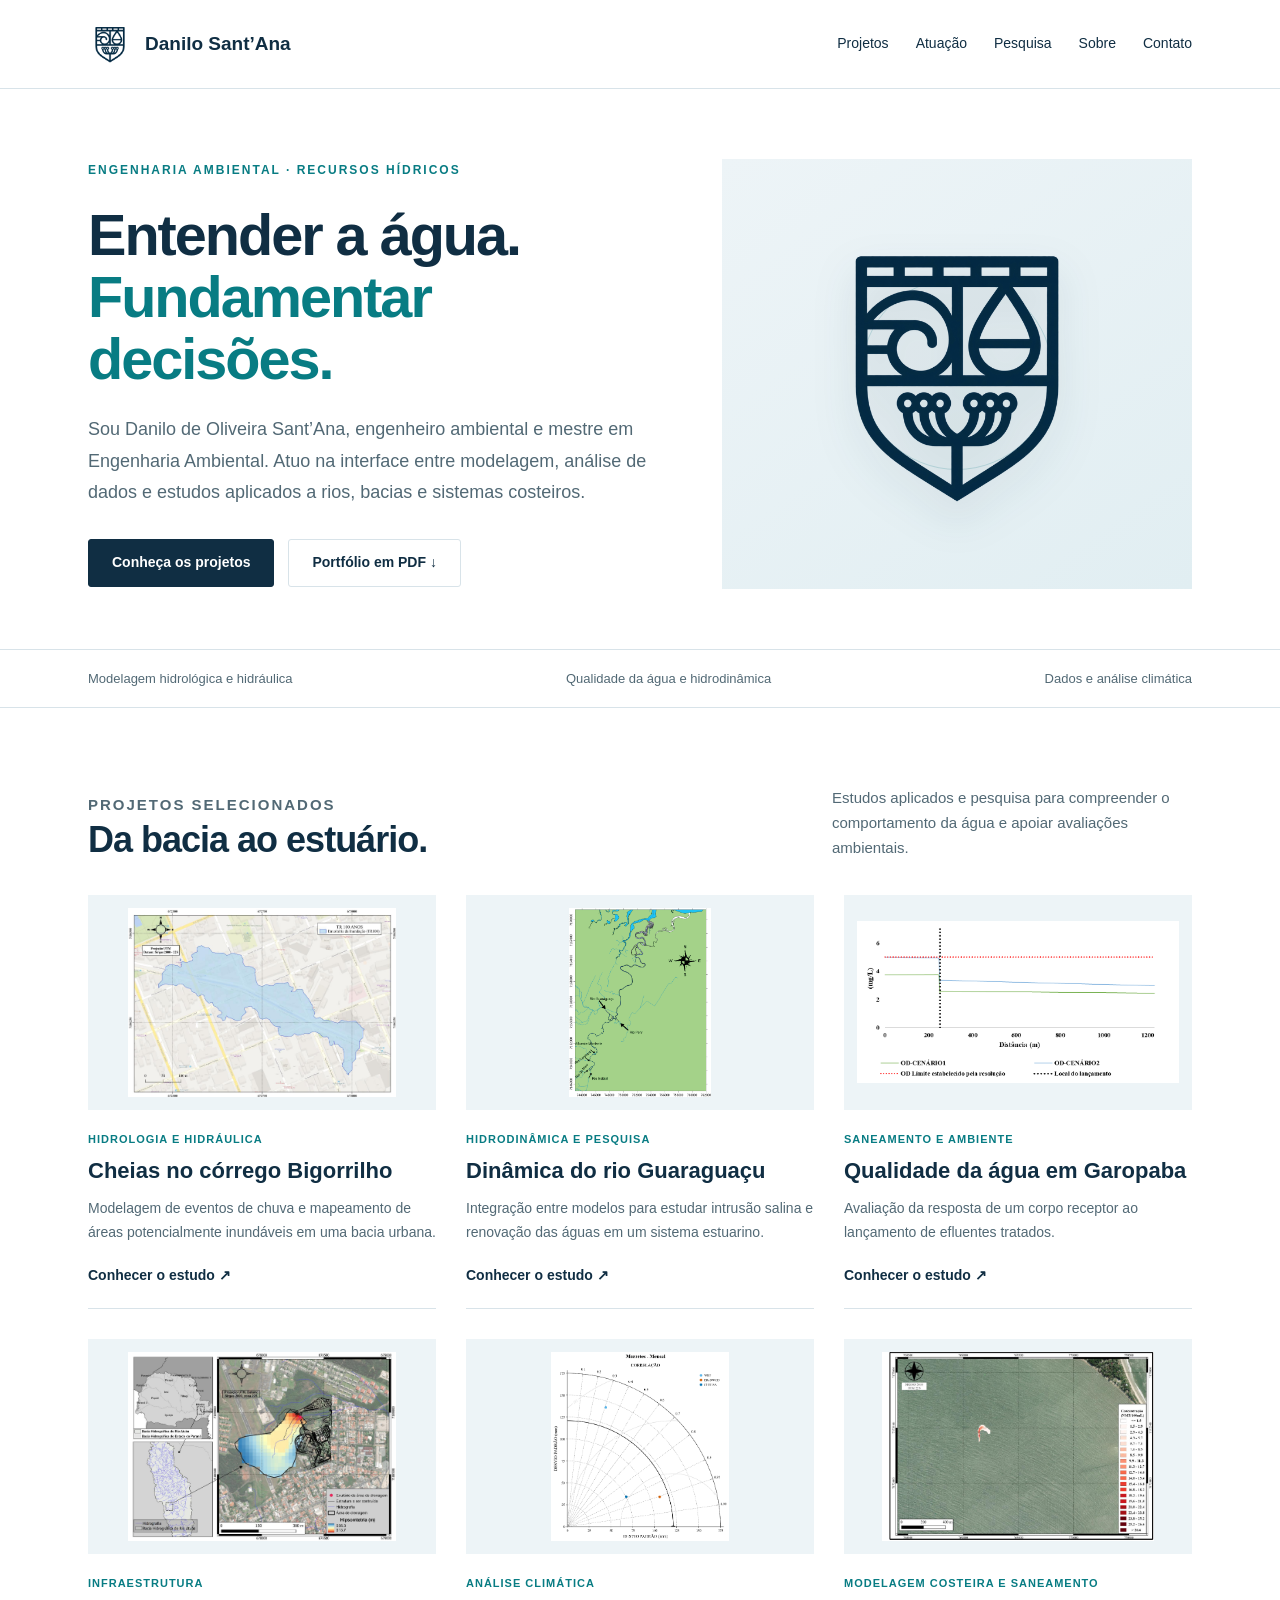
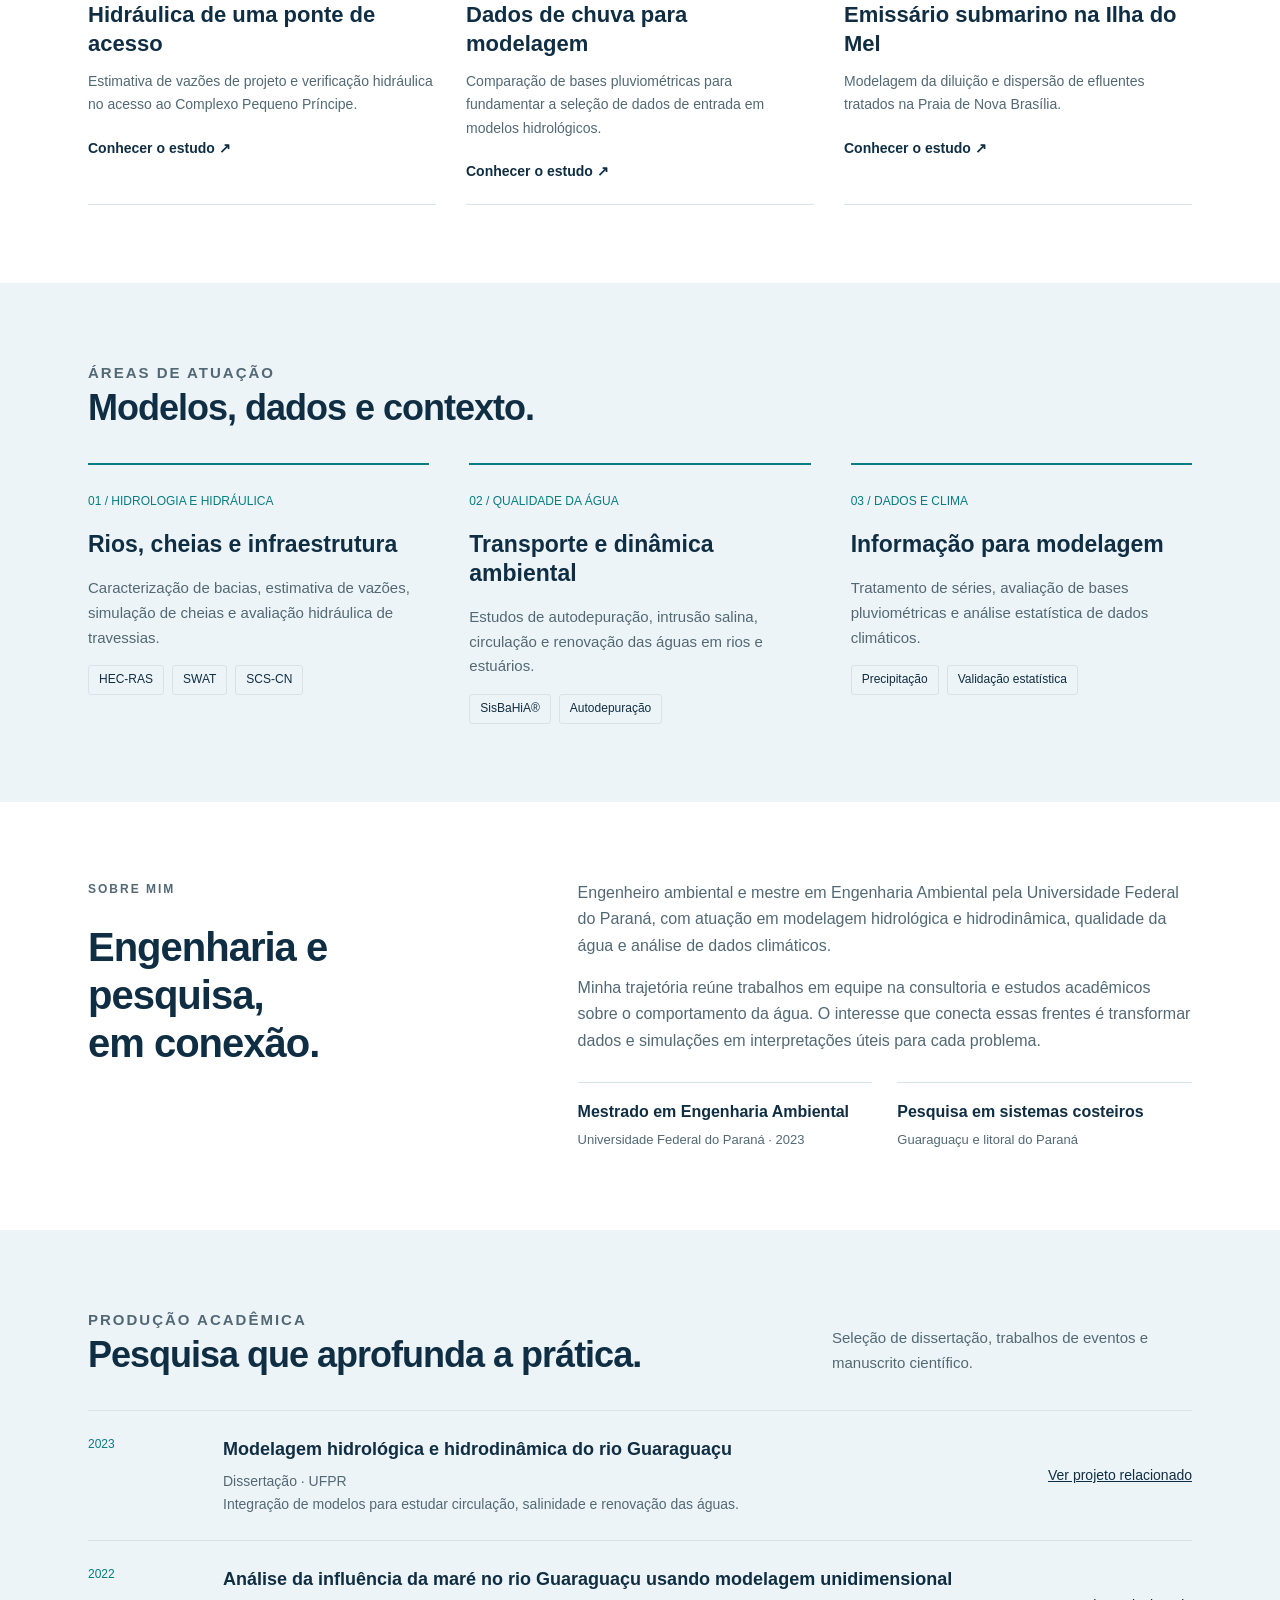
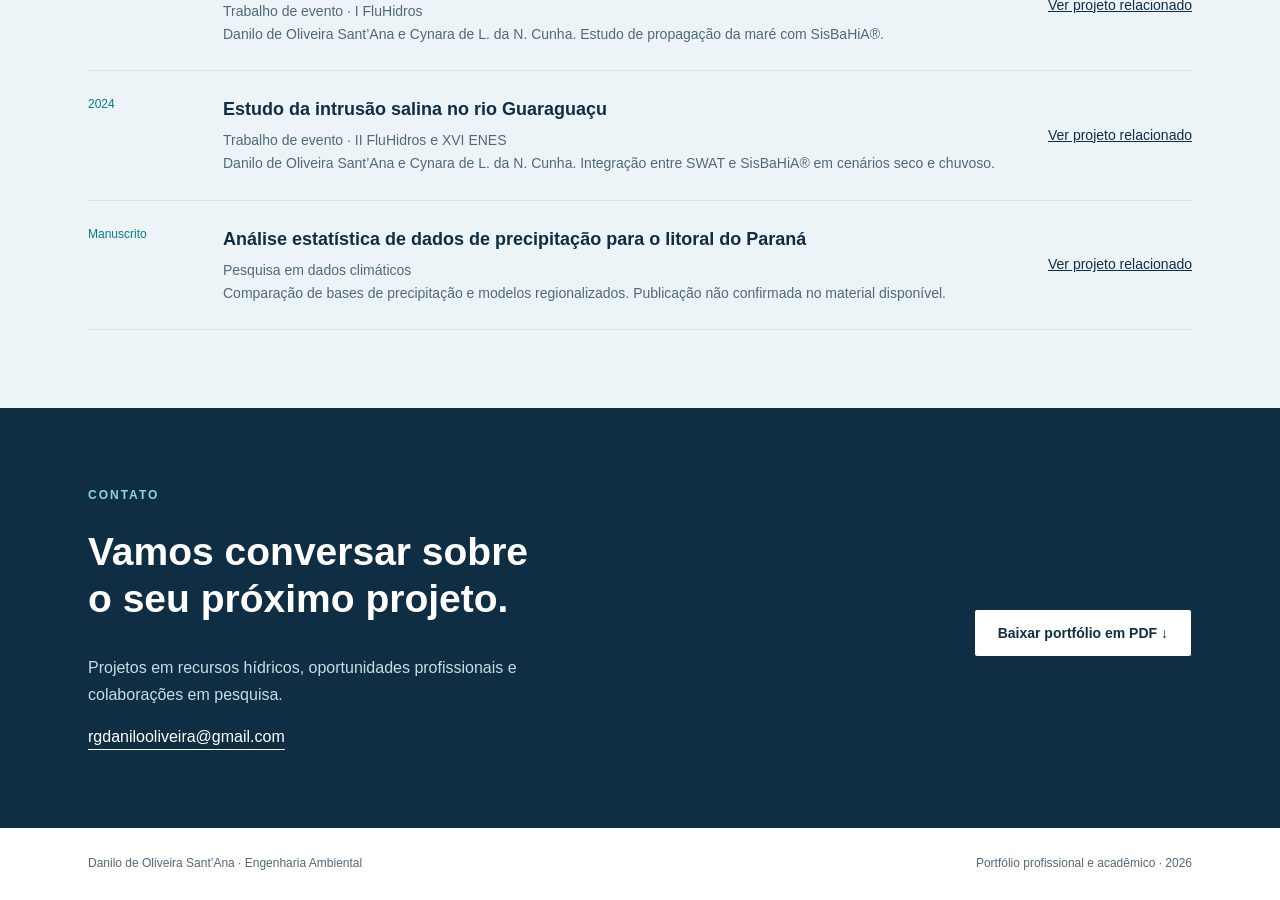
==== index.html @ 83ad3719 "Publica portfólio profissional" ====
<!doctype html><html lang="pt-BR"><head><meta charset="utf-8"><meta name="viewport" content="width=device-width,initial-scale=1"><title>Engenharia Ambiental e Recursos Hídricos | Danilo Sant’Ana</title><meta name="description" content="Engenheiro ambiental e mestre em Engenharia Ambiental pela Universidade Federal do Paraná, com atuação em modelagem hidrológica e hidrodinâmica, qualidade da água e análise de dados climáticos."><meta name="theme-color" content="#102e43"><link rel="icon" type="image/png" href="assets/simbolo-ambiental-v1.png"><link rel="stylesheet" href="style.css"><script src="site.js" defer></script></head><body><a class="skip" href="#conteudo">Ir para o conteúdo</a><header><div class="wrap nav"><a class="brand" href="index.html"><span class="brand-symbol"><img src="assets/simbolo-ambiental-v1.png" alt=""></span>Danilo Sant’Ana</a><button class="menu" aria-controls="menu-principal" aria-expanded="false">Menu</button><nav class="navlinks" id="menu-principal" aria-label="Navegação principal"><a href="index.html#projetos">Projetos</a><a href="index.html#atuacao">Atuação</a><a href="index.html#pesquisa">Pesquisa</a><a href="index.html#sobre">Sobre</a><a href="index.html#contato">Contato</a></nav></div></header><main id="conteudo">
<div class="wrap hero">
  <div>
    <p class="eyebrow">Engenharia ambiental · Recursos hídricos</p>
    <h1>Entender a água.<br><em>Fundamentar decisões.</em></h1>
    <p class="lead">Sou Danilo de Oliveira Sant’Ana, engenheiro ambiental e mestre em Engenharia Ambiental. Atuo na interface entre modelagem, análise de dados e estudos aplicados a rios, bacias e sistemas costeiros.</p>
    <div class="actions"><a class="button" href="#projetos">Conheça os projetos</a><a class="button secondary" href="portfolio-danilo-santana.pdf" download>Portfólio em PDF ↓</a></div>
  </div>
  <figure class="hero-symbol"><img src="assets/simbolo-ambiental-v1.png" alt="Símbolo de engenharia ambiental com água, gota e vegetação em um brasão"></figure>
</div>
<div class="strip"><div class="wrap"><span>Modelagem hidrológica e hidráulica</span><span>Qualidade da água e hidrodinâmica</span><span>Dados e análise climática</span></div></div>
<section id="projetos"><div class="wrap"><div class="section-head"><div><p class="eyebrow">Projetos selecionados</p><h2>Da bacia ao estuário.</h2></div><p>Estudos aplicados e pesquisa para compreender o comportamento da água e apoiar avaliações ambientais.</p></div><div class="projects"><a class="project" href="bigorrilho.html"><img src="assets/bigorrilho.jpg" alt="Envoltória da inundação para TR de 100 anos. Figura 45 do relatório, p. 62. Cartografia reproduzida do estudo original." loading="lazy"><div class="type">Hidrologia e hidráulica</div><h3>Cheias no córrego Bigorrilho</h3><p>Modelagem de eventos de chuva e mapeamento de áreas potencialmente inundáveis em uma bacia urbana.</p><span class="more">Conhecer o estudo ↗</span></a><a class="project" href="guaraguacu.html"><img src="assets/guaraguacu.png" alt="Malha de elementos finitos do rio Guaraguaçu e afluentes. Figura 29 da dissertação, p. 68 (página 69 do PDF). Fonte: autor." loading="lazy"><div class="type">Hidrodinâmica e pesquisa</div><h3>Dinâmica do rio Guaraguaçu</h3><p>Integração entre modelos para estudar intrusão salina e renovação das águas em um sistema estuarino.</p><span class="more">Conhecer o estudo ↗</span></a><a class="project" href="autodepuracao.html"><img src="assets/autodepuracao.png" alt="Concentração simulada de oxigênio dissolvido ao longo do canal. Figura 7-4 do relatório, p. 31." loading="lazy"><div class="type">Saneamento e ambiente</div><h3>Qualidade da água em Garopaba</h3><p>Avaliação da resposta de um corpo receptor ao lançamento de efluentes tratados.</p><span class="more">Conhecer o estudo ↗</span></a><a class="project" href="ponte.html"><img src="assets/ponte.jpg" alt="Mapa hipsométrico das áreas de drenagem relevantes para o estudo. Figura 6 do relatório, p. 13." loading="lazy"><div class="type">Infraestrutura</div><h3>Hidráulica de uma ponte de acesso</h3><p>Estimativa de vazões de projeto e verificação hidráulica no acesso ao Complexo Pequeno Príncipe.</p><span class="more">Conhecer o estudo ↗</span></a><a class="project" href="clima.html"><img src="assets/clima.png" alt="Diagrama de Taylor para Morretes, escala mensal. Detalhe da figura 6 do manuscrito, p. 7." loading="lazy"><div class="type">Análise climática</div><h3>Dados de chuva para modelagem</h3><p>Comparação de bases pluviométricas para fundamentar a seleção de dados de entrada em modelos hidrológicos.</p><span class="more">Conhecer o estudo ↗</span></a><a class="project" href="emissario.html"><img src="assets/emissario.png" alt="Concentração simulada de coliformes termotolerantes no momento de menor diluição do modelo. Detalhe da figura 29 do relatório, p. 53." loading="lazy"><div class="type">Modelagem costeira e saneamento</div><h3>Emissário submarino na Ilha do Mel</h3><p>Modelagem da diluição e dispersão de efluentes tratados na Praia de Nova Brasília.</p><span class="more">Conhecer o estudo ↗</span></a></div></div></section>
<section class="soft" id="atuacao"><div class="wrap"><div class="section-head"><div><p class="eyebrow">Áreas de atuação</p><h2>Modelos, dados e contexto.</h2></div></div><div class="skills">
  <article class="skill"><span class="num">01 / HIDROLOGIA E HIDRÁULICA</span><h3>Rios, cheias e infraestrutura</h3><p>Caracterização de bacias, estimativa de vazões, simulação de cheias e avaliação hidráulica de travessias.</p><div class="tags"><span class="tag">HEC-RAS</span><span class="tag">SWAT</span><span class="tag">SCS-CN</span></div></article>
  <article class="skill"><span class="num">02 / QUALIDADE DA ÁGUA</span><h3>Transporte e dinâmica ambiental</h3><p>Estudos de autodepuração, intrusão salina, circulação e renovação das águas em rios e estuários.</p><div class="tags"><span class="tag">SisBaHiA®</span><span class="tag">Autodepuração</span></div></article>
  <article class="skill"><span class="num">03 / DADOS E CLIMA</span><h3>Informação para modelagem</h3><p>Tratamento de séries, avaliação de bases pluviométricas e análise estatística de dados climáticos.</p><div class="tags"><span class="tag">Precipitação</span><span class="tag">Validação estatística</span></div></article>
</div></div></section>
<section id="sobre"><div class="wrap about"><div><p class="eyebrow">Sobre mim</p><h2>Engenharia e pesquisa,<br>em conexão.</h2></div><div><p>Engenheiro ambiental e mestre em Engenharia Ambiental pela Universidade Federal do Paraná, com atuação em modelagem hidrológica e hidrodinâmica, qualidade da água e análise de dados climáticos.</p><p>Minha trajetória reúne trabalhos em equipe na consultoria e estudos acadêmicos sobre o comportamento da água. O interesse que conecta essas frentes é transformar dados e simulações em interpretações úteis para cada problema.</p><div class="facts"><div><b>Mestrado em Engenharia Ambiental</b><span>Universidade Federal do Paraná · 2023</span></div><div><b>Pesquisa em sistemas costeiros</b><span>Guaraguaçu e litoral do Paraná</span></div></div></div></div></section>
<section class="soft" id="pesquisa"><div class="wrap"><div class="section-head"><div><p class="eyebrow">Produção acadêmica</p><h2>Pesquisa que aprofunda a prática.</h2></div><p>Seleção de dissertação, trabalhos de eventos e manuscrito científico.</p></div><div class="research-list"><article class="research-item"><small>2023</small><div><h3>Modelagem hidrológica e hidrodinâmica do rio Guaraguaçu</h3><p>Dissertação · UFPR<br>Integração de modelos para estudar circulação, salinidade e renovação das águas.</p></div><a href="guaraguacu.html">Ver projeto relacionado</a></article><article class="research-item"><small>2022</small><div><h3>Análise da influência da maré no rio Guaraguaçu usando modelagem unidimensional</h3><p>Trabalho de evento · I FluHidros<br>Danilo de Oliveira Sant’Ana e Cynara de L. da N. Cunha. Estudo de propagação da maré com SisBaHiA®.</p></div><a href="guaraguacu.html">Ver projeto relacionado</a></article><article class="research-item"><small>2024</small><div><h3>Estudo da intrusão salina no rio Guaraguaçu</h3><p>Trabalho de evento · II FluHidros e XVI ENES<br>Danilo de Oliveira Sant’Ana e Cynara de L. da N. Cunha. Integração entre SWAT e SisBaHiA® em cenários seco e chuvoso.</p></div><a href="guaraguacu.html">Ver projeto relacionado</a></article><article class="research-item"><small>Manuscrito</small><div><h3>Análise estatística de dados de precipitação para o litoral do Paraná</h3><p>Pesquisa em dados climáticos<br>Comparação de bases de precipitação e modelos regionalizados. Publicação não confirmada no material disponível.</p></div><a href="clima.html">Ver projeto relacionado</a></article></div></div></section>
<section class="contact" id="contato"><div class="wrap"><div><p class="eyebrow">Contato</p><h2>Vamos conversar sobre<br>o seu próximo projeto.</h2><p>Projetos em recursos hídricos, oportunidades profissionais e colaborações em pesquisa.</p><a href="mailto:rgdanilooliveira@gmail.com">rgdanilooliveira@gmail.com</a></div><div class="actions"><a class="button" href="portfolio-danilo-santana.pdf" download>Baixar portfólio em PDF ↓</a></div></div></section></main><footer><div class="wrap"><span>Danilo de Oliveira Sant’Ana · Engenharia Ambiental</span><span>Portfólio profissional e acadêmico · 2026</span></div></footer></body></html>
---- style.css ----
:root{--ink:#102e43;--muted:#526975;--blue:#123e59;--teal:#087c83;--line:#d8e3e9;--pale:#edf4f7;--white:#fff}*{box-sizing:border-box}html{scroll-behavior:smooth;scroll-padding-top:95px}body{margin:0;color:var(--ink);background:#fff;font:16px/1.65 Portfolio,'Segoe UI',sans-serif}a{color:inherit}img{max-width:100%;display:block}button{font:inherit}.wrap{max-width:1200px;margin:auto;padding:0 48px}header{background:#fff;border-bottom:1px solid var(--line);position:sticky;top:0;z-index:5}.nav{min-height:88px;display:flex;align-items:center;justify-content:space-between;gap:25px}.brand{text-decoration:none;font-size:19px;font-weight:700;display:flex;gap:13px;align-items:center}.monogram{display:grid;place-items:center;width:42px;height:42px;background:var(--ink);color:white;font-size:16px;border-radius:50%}.navlinks{display:flex;gap:27px;align-items:center}.navlinks a{text-decoration:none;font-size:14px}.navlinks a:hover{text-decoration:underline;text-underline-offset:7px}.menu{display:none}.eyebrow{text-transform:uppercase;letter-spacing:2px;font-size:12px;font-weight:700;color:var(--teal);margin:0 0 23px}.hero{display:grid;grid-template-columns:1.1fr .9fr;gap:60px;align-items:center;padding-top:70px;padding-bottom:60px}h1,h2,h3,p{margin-top:0}h1{font-size:clamp(40px,4.5vw,64px);line-height:1.08;letter-spacing:-2px;font-weight:700;margin-bottom:24px}h1 em{font-style:normal;color:var(--teal)}.lead{font-size:18px;line-height:1.75;color:var(--muted);max-width:590px}.actions{display:flex;gap:14px;flex-wrap:wrap;margin-top:30px}.button{display:inline-flex;align-items:center;justify-content:center;min-height:48px;padding:11px 23px;background:var(--ink);color:white;text-decoration:none;font-size:14px;font-weight:700;border:1px solid var(--ink);border-radius:3px}.button:hover{background:var(--teal);border-color:var(--teal)}.button.secondary{background:transparent;color:var(--ink);border-color:var(--line)}.hero-map{margin:0;background:var(--pale);padding:15px;position:relative}.hero-map img{width:100%;aspect-ratio:1.12;object-fit:cover;object-position:center}.hero-map figcaption{font-size:12px;color:var(--muted);padding-top:12px;display:flex;justify-content:space-between;gap:12px}.strip{border-top:1px solid var(--line);border-bottom:1px solid var(--line);padding:18px 0}.strip .wrap{display:flex;gap:30px;justify-content:space-between;font-size:13px;color:var(--muted)}section{padding:78px 0}.section-head{display:flex;justify-content:space-between;align-items:end;gap:40px;margin-bottom:34px}.section-head h2{font-size:36px;line-height:1.2;letter-spacing:-1px;margin-bottom:0}.section-head p{max-width:360px;color:var(--muted);font-size:15px;margin:0}.projects{display:grid;grid-template-columns:repeat(3,1fr);gap:30px}.project{display:block;text-decoration:none;border-bottom:1px solid var(--line);padding-bottom:20px}.project img{width:100%;height:215px;object-fit:contain;background:var(--pale);padding:13px;transition:transform .2s}.project:hover img{transform:translateY(-4px)}.project .type{font-size:11px;text-transform:uppercase;letter-spacing:1px;color:var(--teal);font-weight:700;margin:20px 0 9px}.project h3{font-size:22px;line-height:1.3;margin-bottom:12px}.project p{font-size:14px;color:var(--muted);margin-bottom:18px}.project .more{font-size:14px;font-weight:700}.soft{background:var(--pale)}.skills{display:grid;grid-template-columns:repeat(3,1fr);gap:40px}.skill{border-top:2px solid var(--teal);padding-top:22px}.skill .num{font-size:12px;color:var(--teal)}.skill h3{font-size:23px;line-height:1.25;margin:17px 0}.skill p{color:var(--muted);font-size:15px}.tags{display:flex;gap:8px;flex-wrap:wrap}.tag{font-size:12px;border:1px solid var(--line);padding:4px 10px;border-radius:3px}.about{display:grid;grid-template-columns:.8fr 1.2fr;gap:80px}.about h2{font-size:40px;line-height:1.2;letter-spacing:-1px}.about p{color:var(--muted)}.facts{display:grid;grid-template-columns:1fr 1fr;gap:25px;margin-top:28px}.facts div{border-top:1px solid var(--line);padding-top:16px}.facts b{display:block;font-size:16px}.facts span{font-size:13px;color:var(--muted)}.research-list{border-top:1px solid var(--line)}.research-item{display:grid;grid-template-columns:110px 1fr auto;gap:25px;padding:24px 0;border-bottom:1px solid var(--line)}.research-item small{color:var(--teal);font-size:12px}.research-item h3{font-size:18px;margin-bottom:5px}.research-item p{font-size:14px;color:var(--muted);margin:0}.research-item a{align-self:center;font-size:14px}.contact{background:var(--ink);color:white}.contact .wrap{display:flex;justify-content:space-between;align-items:center;gap:40px}.contact .eyebrow{color:#89d8da}.contact h2{font-size:39px;line-height:1.2;max-width:520px}.contact p{color:#c7dce6;max-width:510px}.contact a{color:#fff;text-underline-offset:7px;overflow-wrap:anywhere}.contact .button{background:white;color:var(--ink)}footer{padding:26px 0;font-size:12px;color:var(--muted)}footer .wrap{display:flex;justify-content:space-between;gap:20px}.skip{position:fixed;top:-100px;left:16px;z-index:10;background:white;padding:12px}.skip:focus{top:10px}:focus-visible{outline:3px solid #0b9299;outline-offset:5px}.detail-hero{padding-top:45px;padding-bottom:35px}.back{font-size:14px;text-decoration:none;color:var(--muted)}.detail-hero h1{max-width:900px;font-size:52px;margin-top:30px}.detail-meta{display:flex;gap:30px;color:var(--muted);font-size:14px}.detail-layout{display:grid;grid-template-columns:1.2fr .8fr;gap:60px;padding-bottom:55px}.detail-layout h2{font-size:23px}.detail-layout p{color:var(--muted)}.result{background:var(--pale);padding:30px;border-top:3px solid var(--teal);margin:30px 0}.result p{margin-bottom:0}.detail-figure{margin:0;background:var(--pale);padding:20px;align-self:start}.detail-figure img{width:100%;max-height:620px;object-fit:contain}.detail-figure figcaption{font-size:12px;margin-top:15px;color:var(--muted)}.source{font-size:13px;color:var(--muted);border-top:1px solid var(--line);padding-top:25px}.credit{font-size:14px}.next-project{border-top:1px solid var(--line);padding:30px 0 50px}.next-project a{font-size:19px;font-weight:700;text-decoration:none}.source-name{overflow-wrap:anywhere}
@media(max-width:900px){.wrap{padding:0 28px}.hero{gap:30px}.projects{grid-template-columns:repeat(2,1fr)}.skills{gap:24px}.about{gap:35px}.navlinks{gap:16px}.detail-layout{gap:30px}.contact h2{font-size:31px}}@media(max-width:680px){.wrap{padding-left:22px;padding-right:22px}.nav{min-height:74px}.brand{font-size:16px}.menu{display:block;border:1px solid var(--line);padding:7px 12px;background:white;color:var(--ink);font-size:14px}.navlinks{display:none;position:absolute;top:74px;left:0;right:0;background:white;padding:24px;box-shadow:0 10px 15px #102e4310;flex-direction:column;align-items:start}.navlinks.open{display:flex}.hero{grid-template-columns:1fr;padding-top:45px;padding-bottom:35px;gap:34px}h1{font-size:43px;letter-spacing:-1.5px}.lead{font-size:17px}.hero-map img{aspect-ratio:1.6}.strip .wrap{flex-wrap:wrap;gap:8px 20px;font-size:12px}section{padding:50px 0}.section-head{display:block}.section-head h2{font-size:31px;margin-bottom:16px}.projects,.skills,.about,.detail-layout{grid-template-columns:1fr}.projects{gap:28px}.project img{height:240px}.skills{gap:28px}.about{gap:12px}.about h2{font-size:33px}.research-item{grid-template-columns:1fr;gap:7px}.research-item a{justify-self:start}.contact .wrap{display:block}.contact .actions{margin-top:25px}footer .wrap{display:block}.detail-hero h1{font-size:39px}.detail-meta{gap:10px;flex-wrap:wrap}.detail-layout{gap:20px}.facts{grid-template-columns:1fr}.detail-figure{order:-1}.detail-figure img{max-height:480px}}@media(prefers-reduced-motion:reduce){html{scroll-behavior:auto}*{transition:none!important}}

.brand-symbol{display:grid;place-items:center;width:44px;height:44px}.brand-symbol img{width:42px;height:42px;object-fit:contain}.hero-symbol{margin:0;min-height:430px;background:linear-gradient(145deg,#edf4f7,#e1eef2);display:grid;place-items:center;padding:48px;position:relative;overflow:hidden}.hero-symbol:after{content:"";position:absolute;width:190px;height:190px;border:1px solid #087c8330;border-radius:50%}.hero-symbol img{width:min(290px,78%);height:auto;position:relative;z-index:1;filter:drop-shadow(0 18px 20px #102e4320)}@media(max-width:680px){.hero-symbol{min-height:330px;padding:38px}.hero-symbol img{width:min(230px,76%)}}
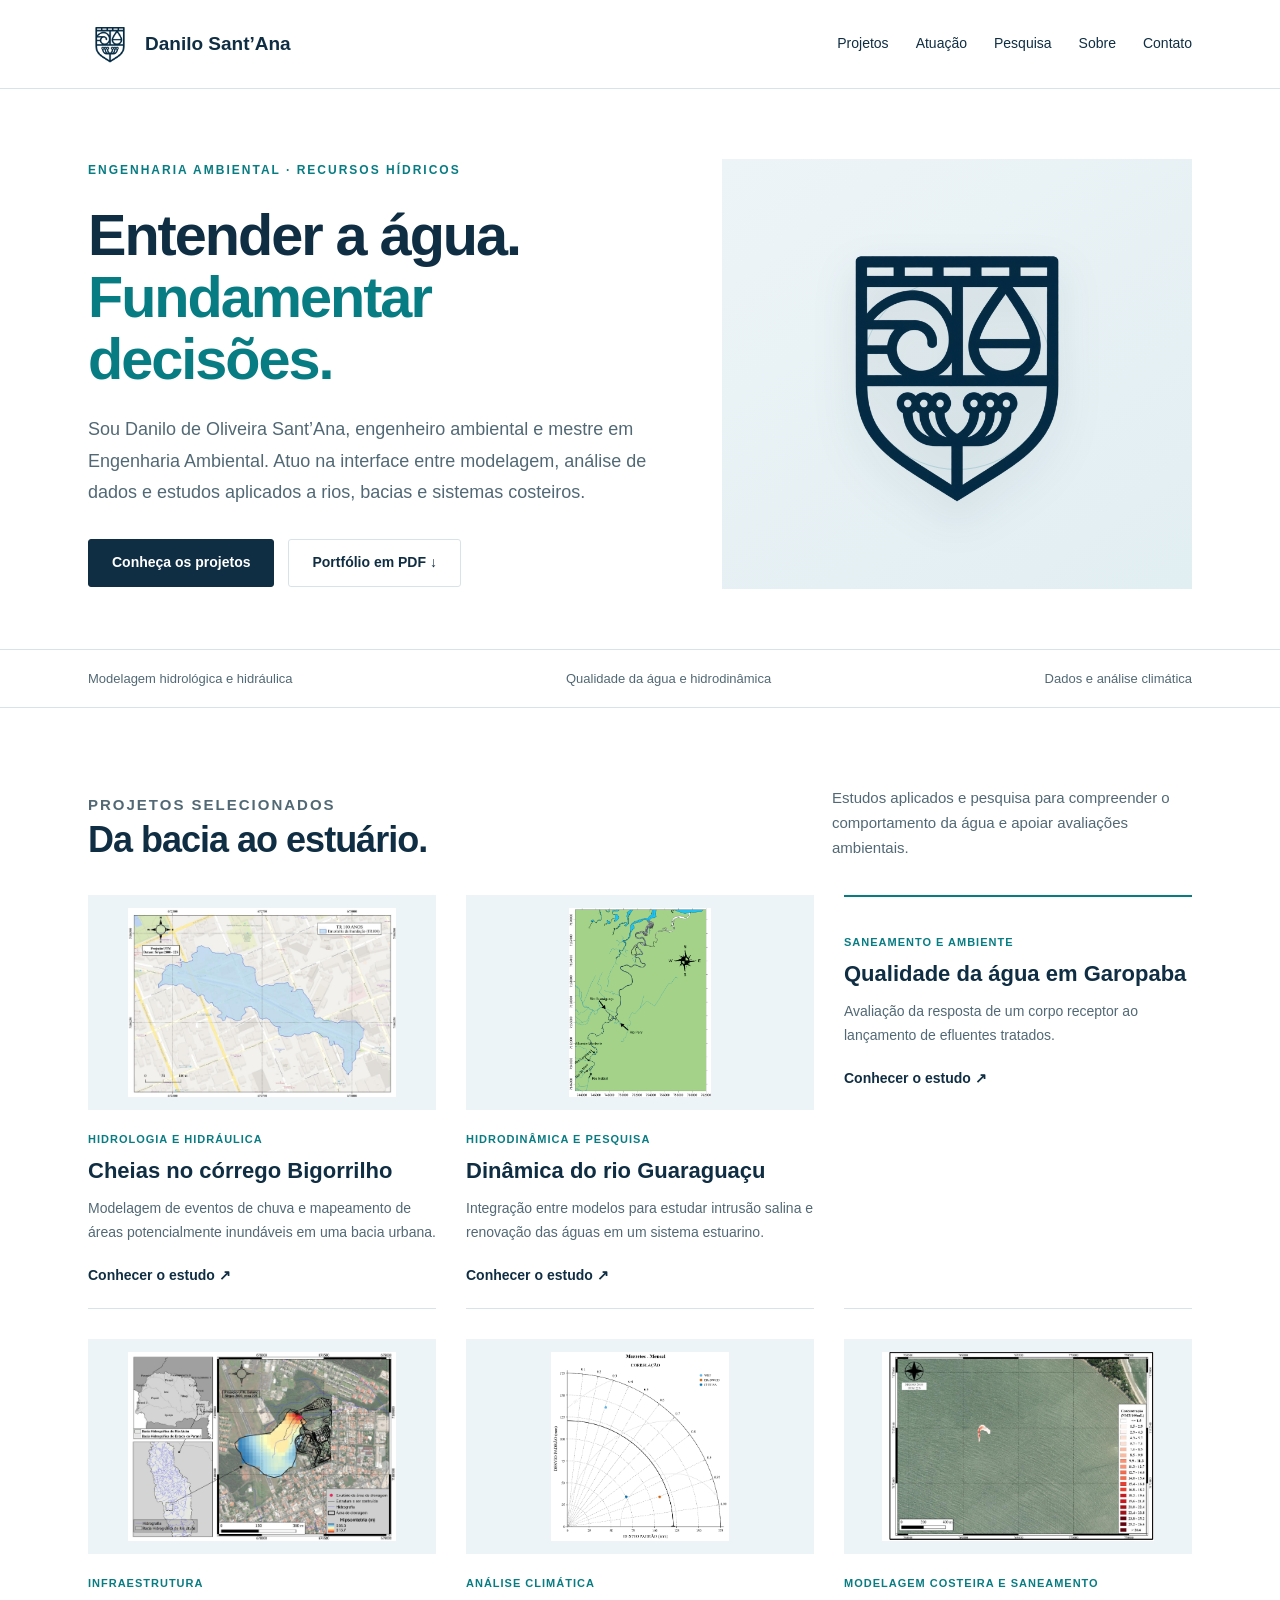
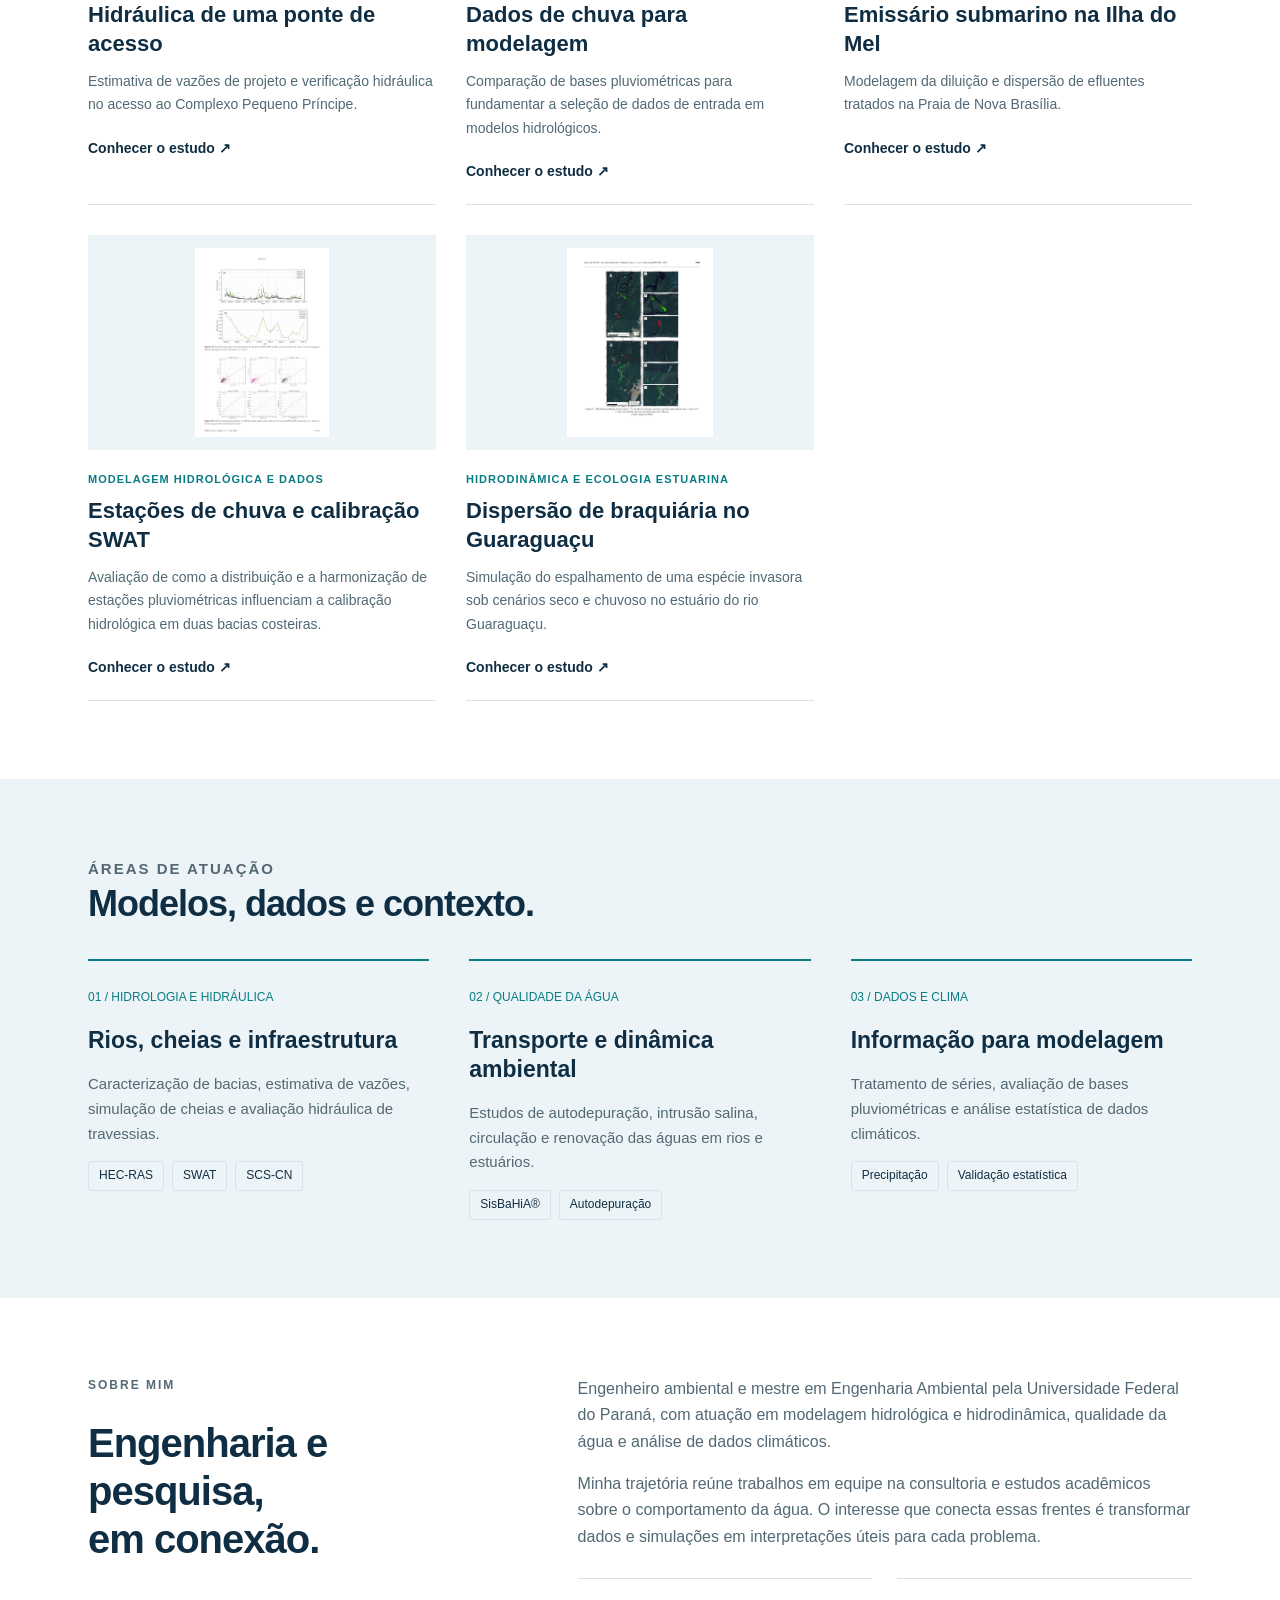
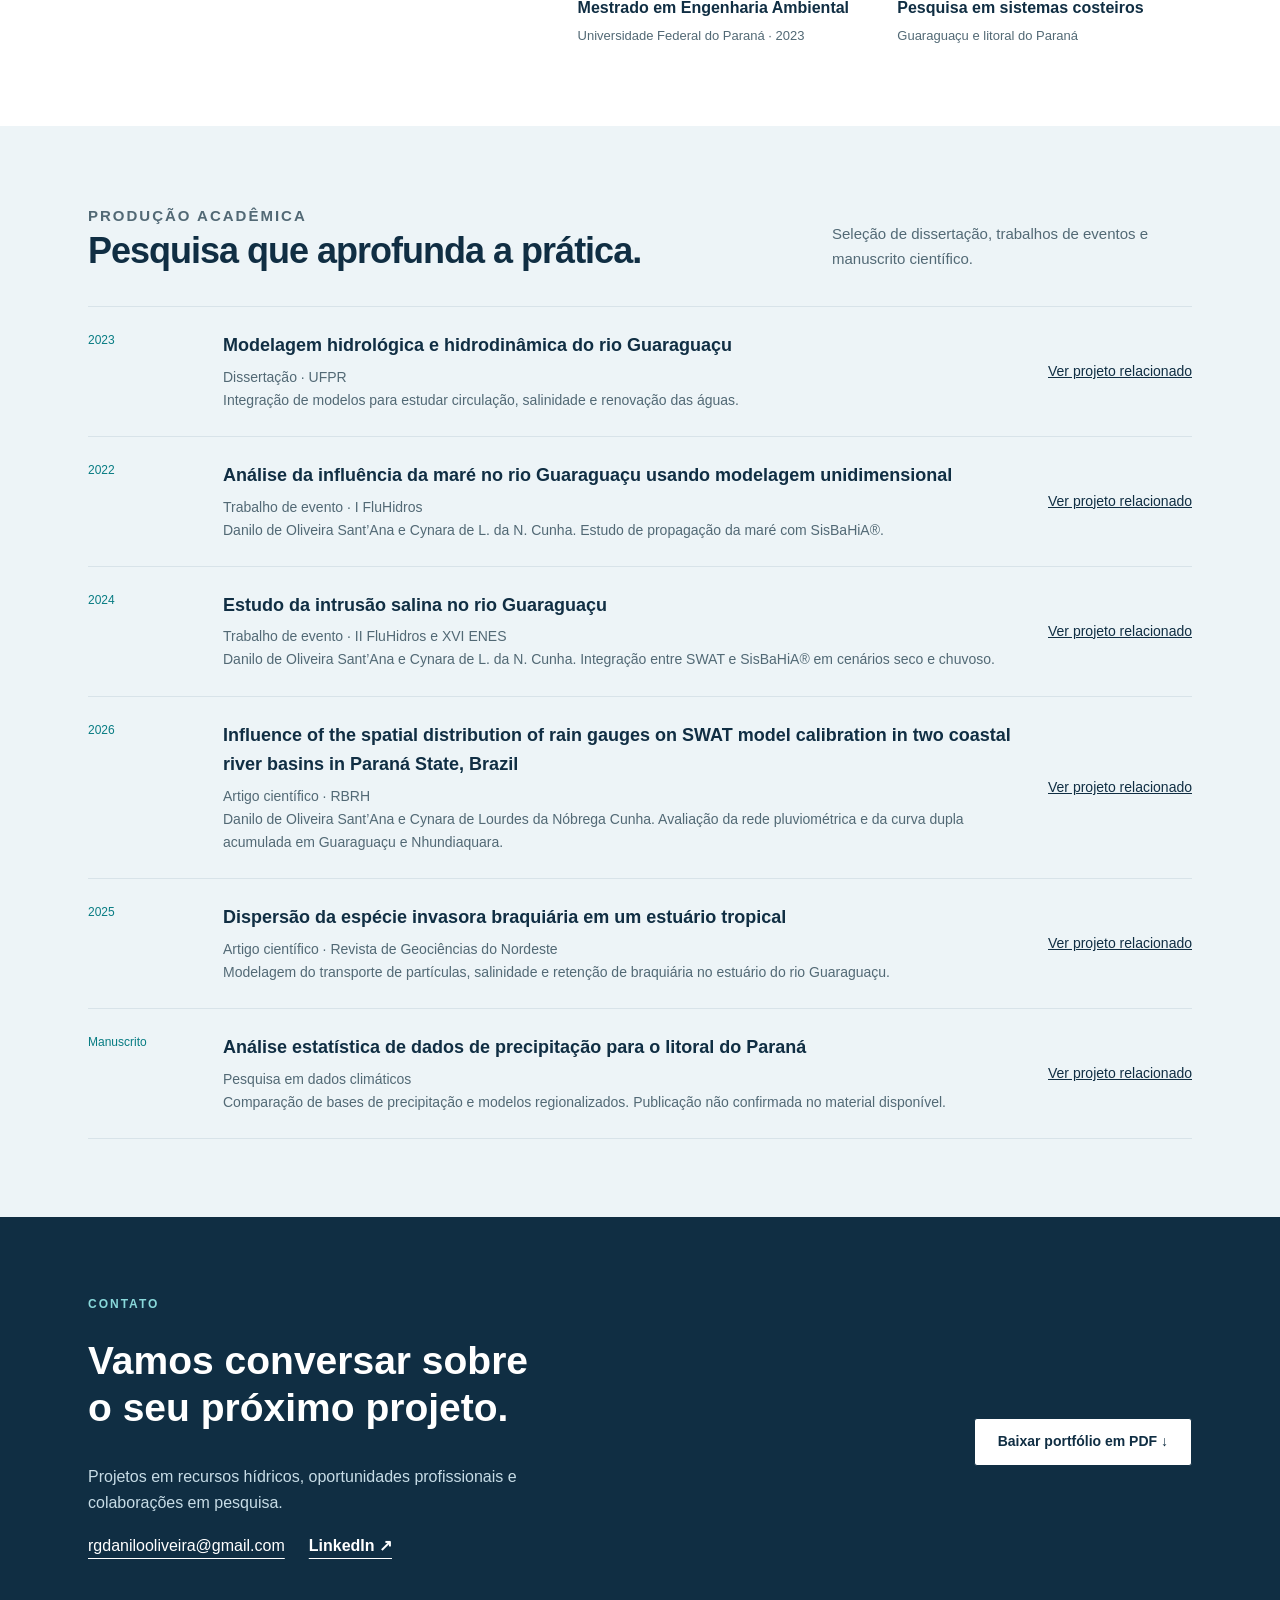
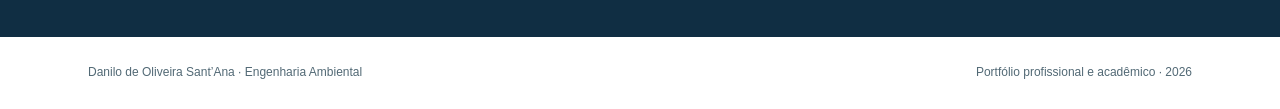
==== commit ab943862: "Adiciona artigos e atualiza contato" ====
--- a/index.html
+++ b/index.html
@@ -9,12 +9,12 @@
   <figure class="hero-symbol"><img src="assets/simbolo-ambiental-v1.png" alt="Símbolo de engenharia ambiental com água, gota e vegetação em um brasão"></figure>
 </div>
 <div class="strip"><div class="wrap"><span>Modelagem hidrológica e hidráulica</span><span>Qualidade da água e hidrodinâmica</span><span>Dados e análise climática</span></div></div>
-<section id="projetos"><div class="wrap"><div class="section-head"><div><p class="eyebrow">Projetos selecionados</p><h2>Da bacia ao estuário.</h2></div><p>Estudos aplicados e pesquisa para compreender o comportamento da água e apoiar avaliações ambientais.</p></div><div class="projects"><a class="project" href="bigorrilho.html"><img src="assets/bigorrilho.jpg" alt="Envoltória da inundação para TR de 100 anos. Figura 45 do relatório, p. 62. Cartografia reproduzida do estudo original." loading="lazy"><div class="type">Hidrologia e hidráulica</div><h3>Cheias no córrego Bigorrilho</h3><p>Modelagem de eventos de chuva e mapeamento de áreas potencialmente inundáveis em uma bacia urbana.</p><span class="more">Conhecer o estudo ↗</span></a><a class="project" href="guaraguacu.html"><img src="assets/guaraguacu.png" alt="Malha de elementos finitos do rio Guaraguaçu e afluentes. Figura 29 da dissertação, p. 68 (página 69 do PDF). Fonte: autor." loading="lazy"><div class="type">Hidrodinâmica e pesquisa</div><h3>Dinâmica do rio Guaraguaçu</h3><p>Integração entre modelos para estudar intrusão salina e renovação das águas em um sistema estuarino.</p><span class="more">Conhecer o estudo ↗</span></a><a class="project" href="autodepuracao.html"><img src="assets/autodepuracao.png" alt="Concentração simulada de oxigênio dissolvido ao longo do canal. Figura 7-4 do relatório, p. 31." loading="lazy"><div class="type">Saneamento e ambiente</div><h3>Qualidade da água em Garopaba</h3><p>Avaliação da resposta de um corpo receptor ao lançamento de efluentes tratados.</p><span class="more">Conhecer o estudo ↗</span></a><a class="project" href="ponte.html"><img src="assets/ponte.jpg" alt="Mapa hipsométrico das áreas de drenagem relevantes para o estudo. Figura 6 do relatório, p. 13." loading="lazy"><div class="type">Infraestrutura</div><h3>Hidráulica de uma ponte de acesso</h3><p>Estimativa de vazões de projeto e verificação hidráulica no acesso ao Complexo Pequeno Príncipe.</p><span class="more">Conhecer o estudo ↗</span></a><a class="project" href="clima.html"><img src="assets/clima.png" alt="Diagrama de Taylor para Morretes, escala mensal. Detalhe da figura 6 do manuscrito, p. 7." loading="lazy"><div class="type">Análise climática</div><h3>Dados de chuva para modelagem</h3><p>Comparação de bases pluviométricas para fundamentar a seleção de dados de entrada em modelos hidrológicos.</p><span class="more">Conhecer o estudo ↗</span></a><a class="project" href="emissario.html"><img src="assets/emissario.png" alt="Concentração simulada de coliformes termotolerantes no momento de menor diluição do modelo. Detalhe da figura 29 do relatório, p. 53." loading="lazy"><div class="type">Modelagem costeira e saneamento</div><h3>Emissário submarino na Ilha do Mel</h3><p>Modelagem da diluição e dispersão de efluentes tratados na Praia de Nova Brasília.</p><span class="more">Conhecer o estudo ↗</span></a></div></div></section>
+<section id="projetos"><div class="wrap"><div class="section-head"><div><p class="eyebrow">Projetos selecionados</p><h2>Da bacia ao estuário.</h2></div><p>Estudos aplicados e pesquisa para compreender o comportamento da água e apoiar avaliações ambientais.</p></div><div class="projects"><a class="project" href="bigorrilho.html"><img src="assets/bigorrilho.jpg" alt="Envoltória da inundação para TR de 100 anos. Figura 45 do relatório, p. 62. Cartografia reproduzida do estudo original." loading="lazy"><div class="type">Hidrologia e hidráulica</div><h3>Cheias no córrego Bigorrilho</h3><p>Modelagem de eventos de chuva e mapeamento de áreas potencialmente inundáveis em uma bacia urbana.</p><span class="more">Conhecer o estudo ↗</span></a><a class="project" href="guaraguacu.html"><img src="assets/guaraguacu.png" alt="Malha de elementos finitos do rio Guaraguaçu e afluentes. Figura 29 da dissertação, p. 68 (página 69 do PDF). Fonte: autor." loading="lazy"><div class="type">Hidrodinâmica e pesquisa</div><h3>Dinâmica do rio Guaraguaçu</h3><p>Integração entre modelos para estudar intrusão salina e renovação das águas em um sistema estuarino.</p><span class="more">Conhecer o estudo ↗</span></a><a class="project no-image" href="autodepuracao.html"><div class="type">Saneamento e ambiente</div><h3>Qualidade da água em Garopaba</h3><p>Avaliação da resposta de um corpo receptor ao lançamento de efluentes tratados.</p><span class="more">Conhecer o estudo ↗</span></a><a class="project" href="ponte.html"><img src="assets/ponte.jpg" alt="Mapa hipsométrico das áreas de drenagem relevantes para o estudo. Figura 6 do relatório, p. 13." loading="lazy"><div class="type">Infraestrutura</div><h3>Hidráulica de uma ponte de acesso</h3><p>Estimativa de vazões de projeto e verificação hidráulica no acesso ao Complexo Pequeno Príncipe.</p><span class="more">Conhecer o estudo ↗</span></a><a class="project" href="clima.html"><img src="assets/clima.png" alt="Diagrama de Taylor para Morretes, escala mensal. Detalhe da figura 6 do manuscrito, p. 7." loading="lazy"><div class="type">Análise climática</div><h3>Dados de chuva para modelagem</h3><p>Comparação de bases pluviométricas para fundamentar a seleção de dados de entrada em modelos hidrológicos.</p><span class="more">Conhecer o estudo ↗</span></a><a class="project" href="emissario.html"><img src="assets/emissario.png" alt="Concentração simulada de coliformes termotolerantes no momento de menor diluição do modelo. Detalhe da figura 29 do relatório, p. 53." loading="lazy"><div class="type">Modelagem costeira e saneamento</div><h3>Emissário submarino na Ilha do Mel</h3><p>Modelagem da diluição e dispersão de efluentes tratados na Praia de Nova Brasília.</p><span class="more">Conhecer o estudo ↗</span></a><a class="project" href="swat-estacoes.html"><img src="assets/swat-estacoes.png" alt="Hidrogramas observados e simulados pelo SWAT no Guaraguaçu, para cenários de configuração de estações. Figura 19 do artigo, p. 19." loading="lazy"><div class="type">Modelagem hidrológica e dados</div><h3>Estações de chuva e calibração SWAT</h3><p>Avaliação de como a distribuição e a harmonização de estações pluviométricas influenciam a calibração hidrológica em duas bacias costeiras.</p><span class="more">Conhecer o estudo ↗</span></a><a class="project" href="braquiaria.html"><img src="assets/braquiaria.png" alt="Distribuição simulada de partículas no período chuvoso, com diferentes condições de absorção nas margens. Figura 8 do artigo, p. 13." loading="lazy"><div class="type">Hidrodinâmica e ecologia estuarina</div><h3>Dispersão de braquiária no Guaraguaçu</h3><p>Simulação do espalhamento de uma espécie invasora sob cenários seco e chuvoso no estuário do rio Guaraguaçu.</p><span class="more">Conhecer o estudo ↗</span></a></div></div></section>
 <section class="soft" id="atuacao"><div class="wrap"><div class="section-head"><div><p class="eyebrow">Áreas de atuação</p><h2>Modelos, dados e contexto.</h2></div></div><div class="skills">
   <article class="skill"><span class="num">01 / HIDROLOGIA E HIDRÁULICA</span><h3>Rios, cheias e infraestrutura</h3><p>Caracterização de bacias, estimativa de vazões, simulação de cheias e avaliação hidráulica de travessias.</p><div class="tags"><span class="tag">HEC-RAS</span><span class="tag">SWAT</span><span class="tag">SCS-CN</span></div></article>
   <article class="skill"><span class="num">02 / QUALIDADE DA ÁGUA</span><h3>Transporte e dinâmica ambiental</h3><p>Estudos de autodepuração, intrusão salina, circulação e renovação das águas em rios e estuários.</p><div class="tags"><span class="tag">SisBaHiA®</span><span class="tag">Autodepuração</span></div></article>
   <article class="skill"><span class="num">03 / DADOS E CLIMA</span><h3>Informação para modelagem</h3><p>Tratamento de séries, avaliação de bases pluviométricas e análise estatística de dados climáticos.</p><div class="tags"><span class="tag">Precipitação</span><span class="tag">Validação estatística</span></div></article>
 </div></div></section>
 <section id="sobre"><div class="wrap about"><div><p class="eyebrow">Sobre mim</p><h2>Engenharia e pesquisa,<br>em conexão.</h2></div><div><p>Engenheiro ambiental e mestre em Engenharia Ambiental pela Universidade Federal do Paraná, com atuação em modelagem hidrológica e hidrodinâmica, qualidade da água e análise de dados climáticos.</p><p>Minha trajetória reúne trabalhos em equipe na consultoria e estudos acadêmicos sobre o comportamento da água. O interesse que conecta essas frentes é transformar dados e simulações em interpretações úteis para cada problema.</p><div class="facts"><div><b>Mestrado em Engenharia Ambiental</b><span>Universidade Federal do Paraná · 2023</span></div><div><b>Pesquisa em sistemas costeiros</b><span>Guaraguaçu e litoral do Paraná</span></div></div></div></div></section>
-<section class="soft" id="pesquisa"><div class="wrap"><div class="section-head"><div><p class="eyebrow">Produção acadêmica</p><h2>Pesquisa que aprofunda a prática.</h2></div><p>Seleção de dissertação, trabalhos de eventos e manuscrito científico.</p></div><div class="research-list"><article class="research-item"><small>2023</small><div><h3>Modelagem hidrológica e hidrodinâmica do rio Guaraguaçu</h3><p>Dissertação · UFPR<br>Integração de modelos para estudar circulação, salinidade e renovação das águas.</p></div><a href="guaraguacu.html">Ver projeto relacionado</a></article><article class="research-item"><small>2022</small><div><h3>Análise da influência da maré no rio Guaraguaçu usando modelagem unidimensional</h3><p>Trabalho de evento · I FluHidros<br>Danilo de Oliveira Sant’Ana e Cynara de L. da N. Cunha. Estudo de propagação da maré com SisBaHiA®.</p></div><a href="guaraguacu.html">Ver projeto relacionado</a></article><article class="research-item"><small>2024</small><div><h3>Estudo da intrusão salina no rio Guaraguaçu</h3><p>Trabalho de evento · II FluHidros e XVI ENES<br>Danilo de Oliveira Sant’Ana e Cynara de L. da N. Cunha. Integração entre SWAT e SisBaHiA® em cenários seco e chuvoso.</p></div><a href="guaraguacu.html">Ver projeto relacionado</a></article><article class="research-item"><small>Manuscrito</small><div><h3>Análise estatística de dados de precipitação para o litoral do Paraná</h3><p>Pesquisa em dados climáticos<br>Comparação de bases de precipitação e modelos regionalizados. Publicação não confirmada no material disponível.</p></div><a href="clima.html">Ver projeto relacionado</a></article></div></div></section>
-<section class="contact" id="contato"><div class="wrap"><div><p class="eyebrow">Contato</p><h2>Vamos conversar sobre<br>o seu próximo projeto.</h2><p>Projetos em recursos hídricos, oportunidades profissionais e colaborações em pesquisa.</p><a href="mailto:rgdanilooliveira@gmail.com">rgdanilooliveira@gmail.com</a></div><div class="actions"><a class="button" href="portfolio-danilo-santana.pdf" download>Baixar portfólio em PDF ↓</a></div></div></section></main><footer><div class="wrap"><span>Danilo de Oliveira Sant’Ana · Engenharia Ambiental</span><span>Portfólio profissional e acadêmico · 2026</span></div></footer></body></html>+<section class="soft" id="pesquisa"><div class="wrap"><div class="section-head"><div><p class="eyebrow">Produção acadêmica</p><h2>Pesquisa que aprofunda a prática.</h2></div><p>Seleção de dissertação, trabalhos de eventos e manuscrito científico.</p></div><div class="research-list"><article class="research-item"><small>2023</small><div><h3>Modelagem hidrológica e hidrodinâmica do rio Guaraguaçu</h3><p>Dissertação · UFPR<br>Integração de modelos para estudar circulação, salinidade e renovação das águas.</p></div><a href="guaraguacu.html">Ver projeto relacionado</a></article><article class="research-item"><small>2022</small><div><h3>Análise da influência da maré no rio Guaraguaçu usando modelagem unidimensional</h3><p>Trabalho de evento · I FluHidros<br>Danilo de Oliveira Sant’Ana e Cynara de L. da N. Cunha. Estudo de propagação da maré com SisBaHiA®.</p></div><a href="guaraguacu.html">Ver projeto relacionado</a></article><article class="research-item"><small>2024</small><div><h3>Estudo da intrusão salina no rio Guaraguaçu</h3><p>Trabalho de evento · II FluHidros e XVI ENES<br>Danilo de Oliveira Sant’Ana e Cynara de L. da N. Cunha. Integração entre SWAT e SisBaHiA® em cenários seco e chuvoso.</p></div><a href="guaraguacu.html">Ver projeto relacionado</a></article><article class="research-item"><small>2026</small><div><h3>Influence of the spatial distribution of rain gauges on SWAT model calibration in two coastal river basins in Paraná State, Brazil</h3><p>Artigo científico · RBRH<br>Danilo de Oliveira Sant’Ana e Cynara de Lourdes da Nóbrega Cunha. Avaliação da rede pluviométrica e da curva dupla acumulada em Guaraguaçu e Nhundiaquara.</p></div><a href="swat-estacoes.html">Ver projeto relacionado</a></article><article class="research-item"><small>2025</small><div><h3>Dispersão da espécie invasora braquiária em um estuário tropical</h3><p>Artigo científico · Revista de Geociências do Nordeste<br>Modelagem do transporte de partículas, salinidade e retenção de braquiária no estuário do rio Guaraguaçu.</p></div><a href="braquiaria.html">Ver projeto relacionado</a></article><article class="research-item"><small>Manuscrito</small><div><h3>Análise estatística de dados de precipitação para o litoral do Paraná</h3><p>Pesquisa em dados climáticos<br>Comparação de bases de precipitação e modelos regionalizados. Publicação não confirmada no material disponível.</p></div><a href="clima.html">Ver projeto relacionado</a></article></div></div></section>
+<section class="contact" id="contato"><div class="wrap"><div><p class="eyebrow">Contato</p><h2>Vamos conversar sobre<br>o seu próximo projeto.</h2><p>Projetos em recursos hídricos, oportunidades profissionais e colaborações em pesquisa.</p><div class="contact-links"><a href="mailto:rgdanilooliveira@gmail.com">rgdanilooliveira@gmail.com</a><a href="https://www.linkedin.com/in/rgdanilosantana/" target="_blank" rel="noopener">LinkedIn ↗</a></div></div><div class="actions"><a class="button" href="portfolio-danilo-santana.pdf" download>Baixar portfólio em PDF ↓</a></div></div></section></main><footer><div class="wrap"><span>Danilo de Oliveira Sant’Ana · Engenharia Ambiental</span><span>Portfólio profissional e acadêmico · 2026</span></div></footer></body></html>
--- a/style.css
+++ b/style.css
@@ -2,3 +2,4 @@
 @media(max-width:900px){.wrap{padding:0 28px}.hero{gap:30px}.projects{grid-template-columns:repeat(2,1fr)}.skills{gap:24px}.about{gap:35px}.navlinks{gap:16px}.detail-layout{gap:30px}.contact h2{font-size:31px}}@media(max-width:680px){.wrap{padding-left:22px;padding-right:22px}.nav{min-height:74px}.brand{font-size:16px}.menu{display:block;border:1px solid var(--line);padding:7px 12px;background:white;color:var(--ink);font-size:14px}.navlinks{display:none;position:absolute;top:74px;left:0;right:0;background:white;padding:24px;box-shadow:0 10px 15px #102e4310;flex-direction:column;align-items:start}.navlinks.open{display:flex}.hero{grid-template-columns:1fr;padding-top:45px;padding-bottom:35px;gap:34px}h1{font-size:43px;letter-spacing:-1.5px}.lead{font-size:17px}.hero-map img{aspect-ratio:1.6}.strip .wrap{flex-wrap:wrap;gap:8px 20px;font-size:12px}section{padding:50px 0}.section-head{display:block}.section-head h2{font-size:31px;margin-bottom:16px}.projects,.skills,.about,.detail-layout{grid-template-columns:1fr}.projects{gap:28px}.project img{height:240px}.skills{gap:28px}.about{gap:12px}.about h2{font-size:33px}.research-item{grid-template-columns:1fr;gap:7px}.research-item a{justify-self:start}.contact .wrap{display:block}.contact .actions{margin-top:25px}footer .wrap{display:block}.detail-hero h1{font-size:39px}.detail-meta{gap:10px;flex-wrap:wrap}.detail-layout{gap:20px}.facts{grid-template-columns:1fr}.detail-figure{order:-1}.detail-figure img{max-height:480px}}@media(prefers-reduced-motion:reduce){html{scroll-behavior:auto}*{transition:none!important}}
 
 .brand-symbol{display:grid;place-items:center;width:44px;height:44px}.brand-symbol img{width:42px;height:42px;object-fit:contain}.hero-symbol{margin:0;min-height:430px;background:linear-gradient(145deg,#edf4f7,#e1eef2);display:grid;place-items:center;padding:48px;position:relative;overflow:hidden}.hero-symbol:after{content:"";position:absolute;width:190px;height:190px;border:1px solid #087c8330;border-radius:50%}.hero-symbol img{width:min(290px,78%);height:auto;position:relative;z-index:1;filter:drop-shadow(0 18px 20px #102e4320)}@media(max-width:680px){.hero-symbol{min-height:330px;padding:38px}.hero-symbol img{width:min(230px,76%)}}
+.project.no-image{padding-top:16px;border-top:2px solid var(--teal)}.single-column{display:block;max-width:780px}.contact-links{display:flex;gap:16px 24px;flex-wrap:wrap}.contact-links a+a{font-weight:700}
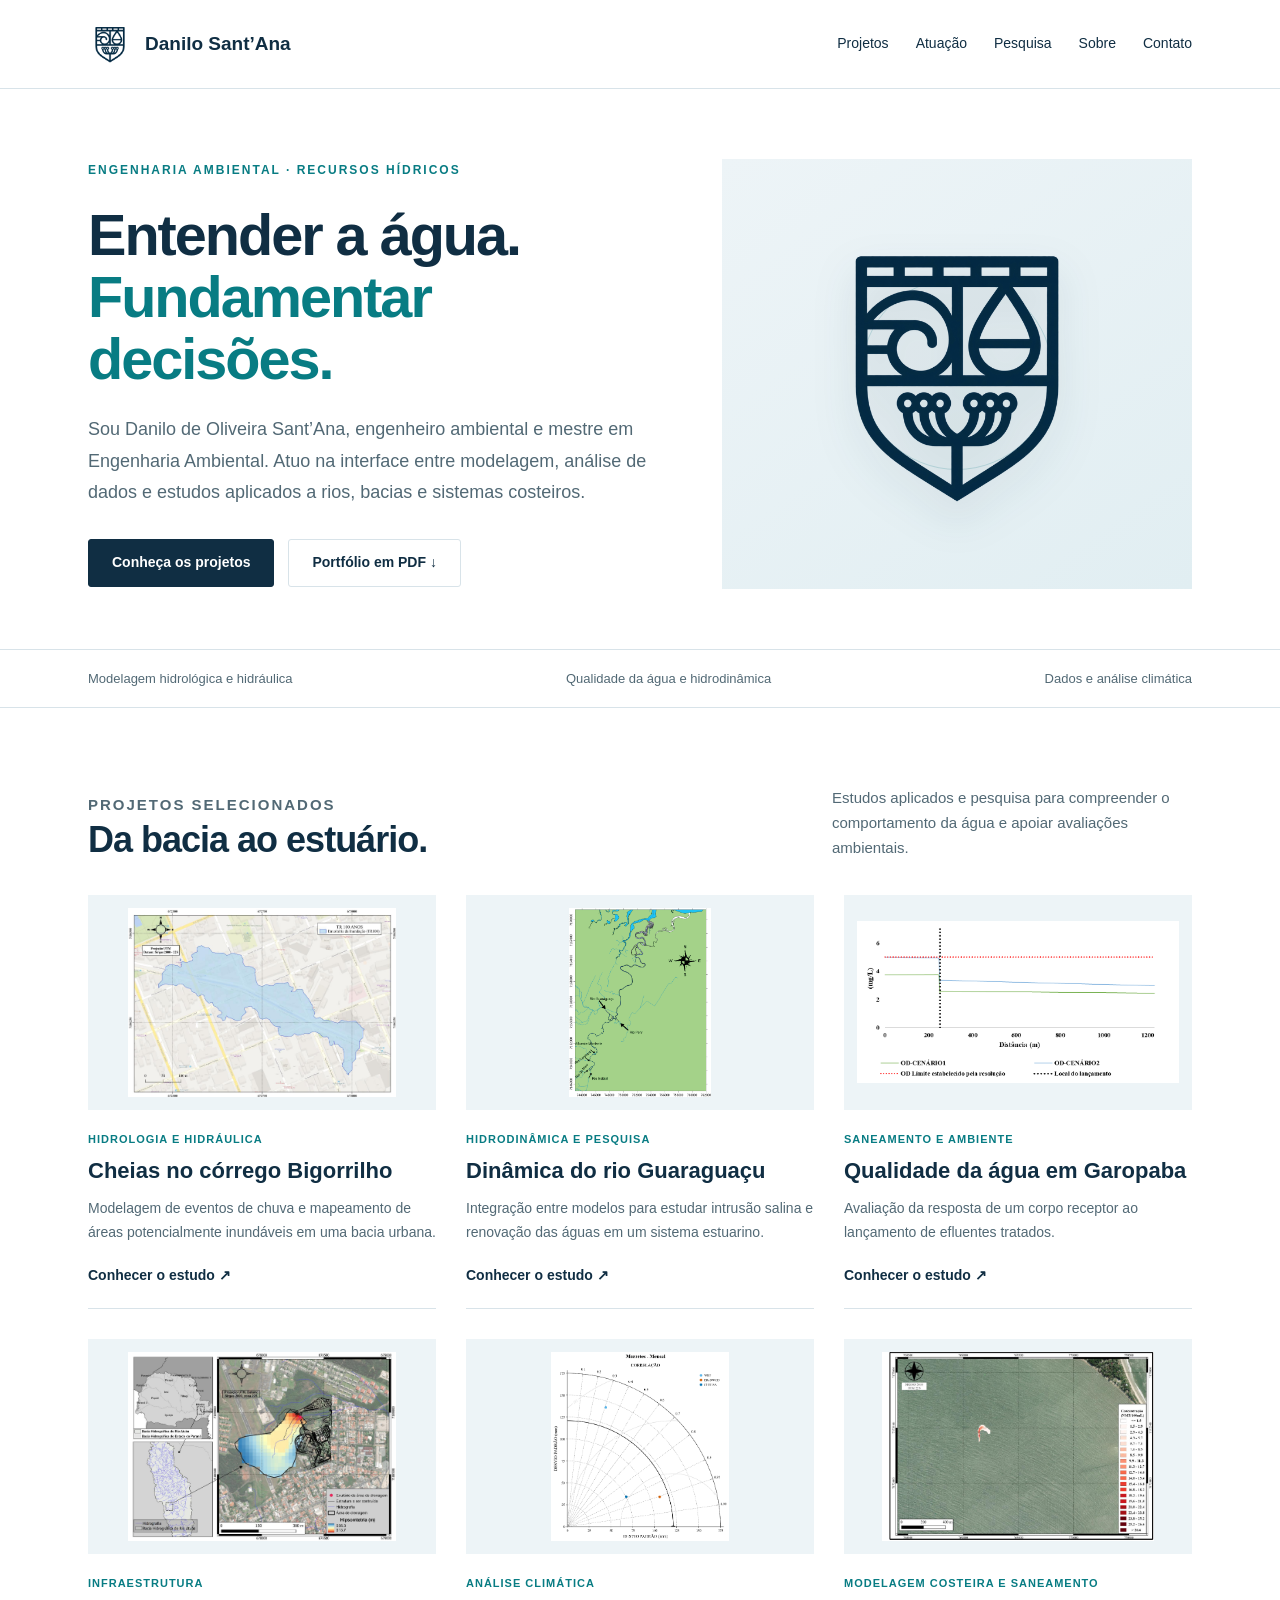
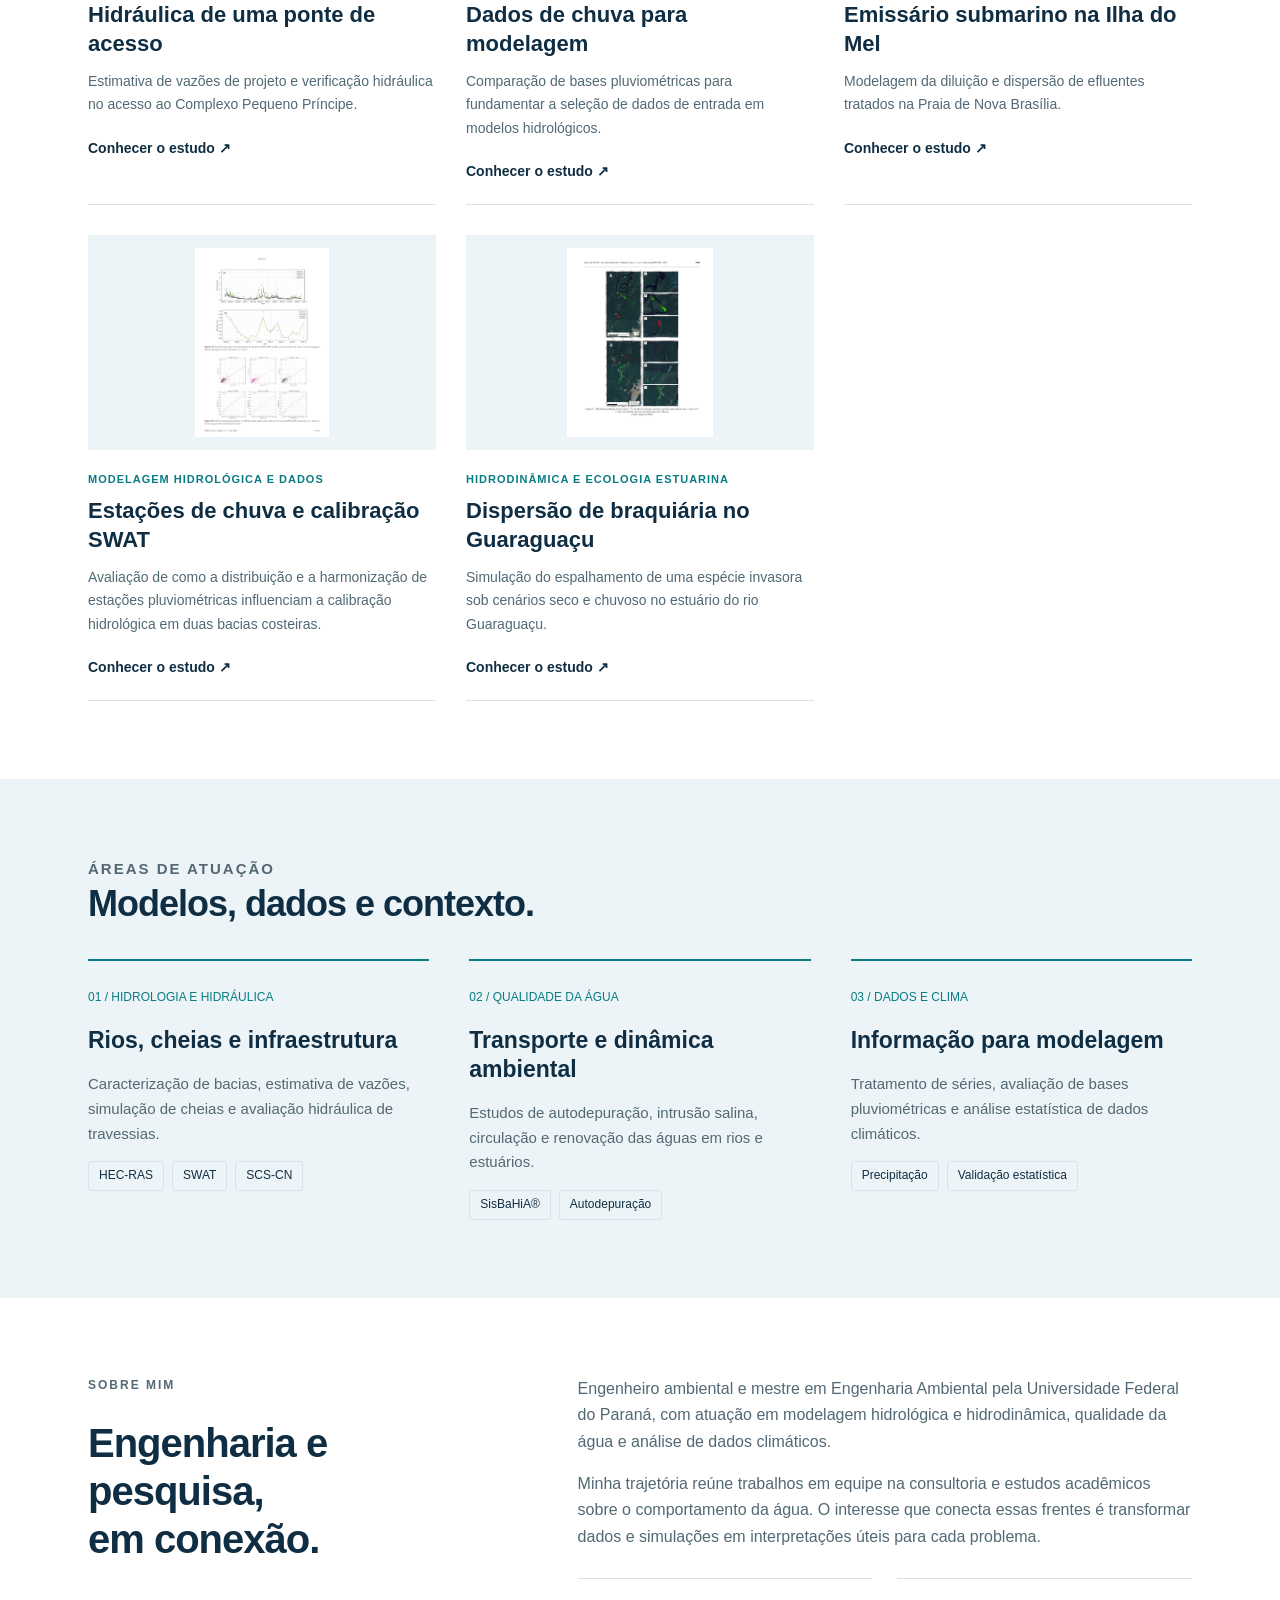
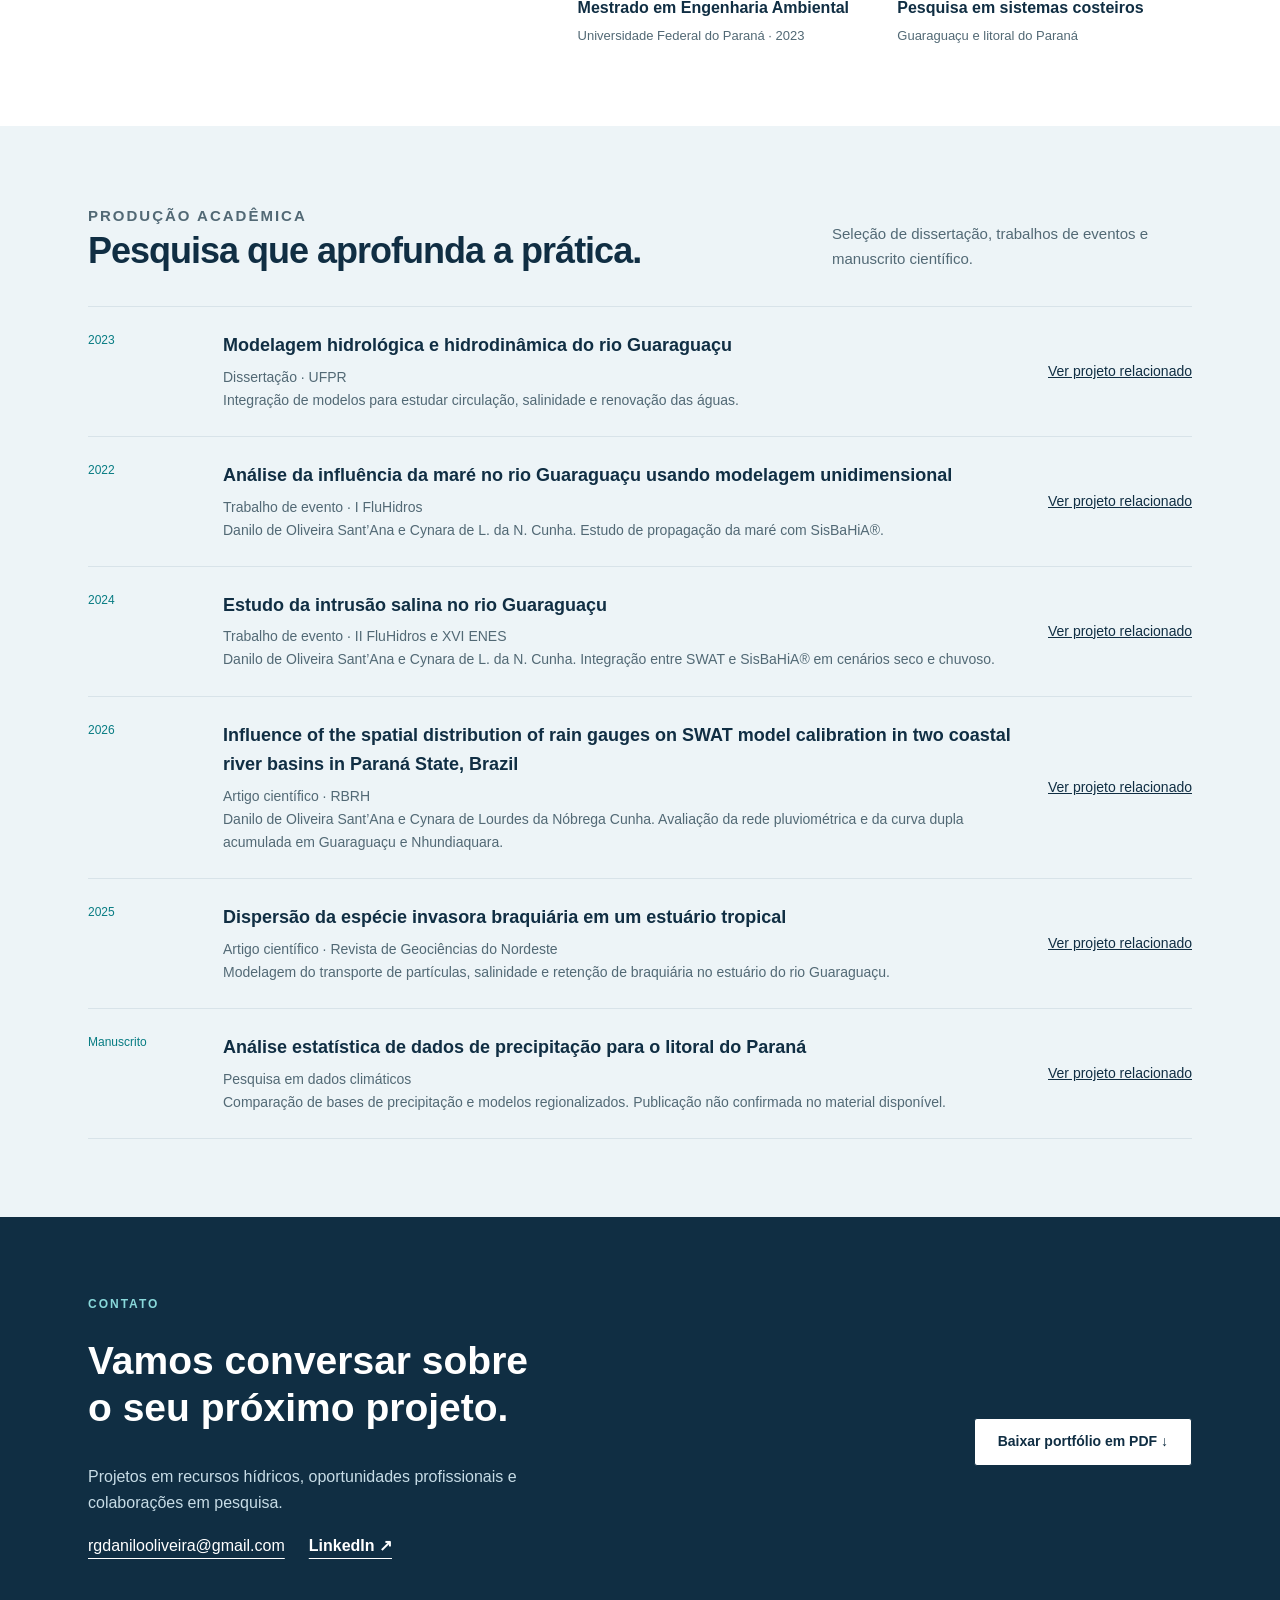
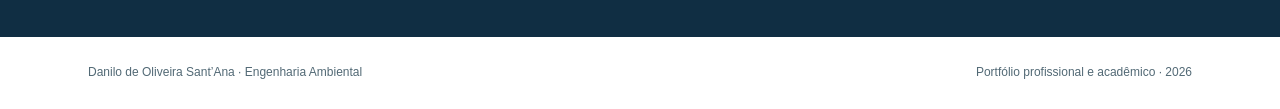
==== commit efebe9cb: "Redesenha capa do portfolio com logo e restaura figura de Garopaba" ====
--- a/index.html
+++ b/index.html
@@ -9,7 +9,7 @@
   <figure class="hero-symbol"><img src="assets/simbolo-ambiental-v1.png" alt="Símbolo de engenharia ambiental com água, gota e vegetação em um brasão"></figure>
 </div>
 <div class="strip"><div class="wrap"><span>Modelagem hidrológica e hidráulica</span><span>Qualidade da água e hidrodinâmica</span><span>Dados e análise climática</span></div></div>
-<section id="projetos"><div class="wrap"><div class="section-head"><div><p class="eyebrow">Projetos selecionados</p><h2>Da bacia ao estuário.</h2></div><p>Estudos aplicados e pesquisa para compreender o comportamento da água e apoiar avaliações ambientais.</p></div><div class="projects"><a class="project" href="bigorrilho.html"><img src="assets/bigorrilho.jpg" alt="Envoltória da inundação para TR de 100 anos. Figura 45 do relatório, p. 62. Cartografia reproduzida do estudo original." loading="lazy"><div class="type">Hidrologia e hidráulica</div><h3>Cheias no córrego Bigorrilho</h3><p>Modelagem de eventos de chuva e mapeamento de áreas potencialmente inundáveis em uma bacia urbana.</p><span class="more">Conhecer o estudo ↗</span></a><a class="project" href="guaraguacu.html"><img src="assets/guaraguacu.png" alt="Malha de elementos finitos do rio Guaraguaçu e afluentes. Figura 29 da dissertação, p. 68 (página 69 do PDF). Fonte: autor." loading="lazy"><div class="type">Hidrodinâmica e pesquisa</div><h3>Dinâmica do rio Guaraguaçu</h3><p>Integração entre modelos para estudar intrusão salina e renovação das águas em um sistema estuarino.</p><span class="more">Conhecer o estudo ↗</span></a><a class="project no-image" href="autodepuracao.html"><div class="type">Saneamento e ambiente</div><h3>Qualidade da água em Garopaba</h3><p>Avaliação da resposta de um corpo receptor ao lançamento de efluentes tratados.</p><span class="more">Conhecer o estudo ↗</span></a><a class="project" href="ponte.html"><img src="assets/ponte.jpg" alt="Mapa hipsométrico das áreas de drenagem relevantes para o estudo. Figura 6 do relatório, p. 13." loading="lazy"><div class="type">Infraestrutura</div><h3>Hidráulica de uma ponte de acesso</h3><p>Estimativa de vazões de projeto e verificação hidráulica no acesso ao Complexo Pequeno Príncipe.</p><span class="more">Conhecer o estudo ↗</span></a><a class="project" href="clima.html"><img src="assets/clima.png" alt="Diagrama de Taylor para Morretes, escala mensal. Detalhe da figura 6 do manuscrito, p. 7." loading="lazy"><div class="type">Análise climática</div><h3>Dados de chuva para modelagem</h3><p>Comparação de bases pluviométricas para fundamentar a seleção de dados de entrada em modelos hidrológicos.</p><span class="more">Conhecer o estudo ↗</span></a><a class="project" href="emissario.html"><img src="assets/emissario.png" alt="Concentração simulada de coliformes termotolerantes no momento de menor diluição do modelo. Detalhe da figura 29 do relatório, p. 53." loading="lazy"><div class="type">Modelagem costeira e saneamento</div><h3>Emissário submarino na Ilha do Mel</h3><p>Modelagem da diluição e dispersão de efluentes tratados na Praia de Nova Brasília.</p><span class="more">Conhecer o estudo ↗</span></a><a class="project" href="swat-estacoes.html"><img src="assets/swat-estacoes.png" alt="Hidrogramas observados e simulados pelo SWAT no Guaraguaçu, para cenários de configuração de estações. Figura 19 do artigo, p. 19." loading="lazy"><div class="type">Modelagem hidrológica e dados</div><h3>Estações de chuva e calibração SWAT</h3><p>Avaliação de como a distribuição e a harmonização de estações pluviométricas influenciam a calibração hidrológica em duas bacias costeiras.</p><span class="more">Conhecer o estudo ↗</span></a><a class="project" href="braquiaria.html"><img src="assets/braquiaria.png" alt="Distribuição simulada de partículas no período chuvoso, com diferentes condições de absorção nas margens. Figura 8 do artigo, p. 13." loading="lazy"><div class="type">Hidrodinâmica e ecologia estuarina</div><h3>Dispersão de braquiária no Guaraguaçu</h3><p>Simulação do espalhamento de uma espécie invasora sob cenários seco e chuvoso no estuário do rio Guaraguaçu.</p><span class="more">Conhecer o estudo ↗</span></a></div></div></section>
+<section id="projetos"><div class="wrap"><div class="section-head"><div><p class="eyebrow">Projetos selecionados</p><h2>Da bacia ao estuário.</h2></div><p>Estudos aplicados e pesquisa para compreender o comportamento da água e apoiar avaliações ambientais.</p></div><div class="projects"><a class="project" href="bigorrilho.html"><img src="assets/bigorrilho.jpg" alt="Envoltória da inundação para TR de 100 anos. Figura 45 do relatório, p. 62. Cartografia reproduzida do estudo original." loading="lazy"><div class="type">Hidrologia e hidráulica</div><h3>Cheias no córrego Bigorrilho</h3><p>Modelagem de eventos de chuva e mapeamento de áreas potencialmente inundáveis em uma bacia urbana.</p><span class="more">Conhecer o estudo ↗</span></a><a class="project" href="guaraguacu.html"><img src="assets/guaraguacu.png" alt="Malha de elementos finitos do rio Guaraguaçu e afluentes. Figura 29 da dissertação, p. 68 (página 69 do PDF). Fonte: autor." loading="lazy"><div class="type">Hidrodinâmica e pesquisa</div><h3>Dinâmica do rio Guaraguaçu</h3><p>Integração entre modelos para estudar intrusão salina e renovação das águas em um sistema estuarino.</p><span class="more">Conhecer o estudo ↗</span></a><a class="project" href="autodepuracao.html"><img src="assets/autodepuracao.png" alt="Concentração simulada de oxigênio dissolvido ao longo do canal. Figura 7-4 do relatório, p. 31." loading="lazy"><div class="type">Saneamento e ambiente</div><h3>Qualidade da água em Garopaba</h3><p>Avaliação da resposta de um corpo receptor ao lançamento de efluentes tratados.</p><span class="more">Conhecer o estudo ↗</span></a><a class="project" href="ponte.html"><img src="assets/ponte.jpg" alt="Mapa hipsométrico das áreas de drenagem relevantes para o estudo. Figura 6 do relatório, p. 13." loading="lazy"><div class="type">Infraestrutura</div><h3>Hidráulica de uma ponte de acesso</h3><p>Estimativa de vazões de projeto e verificação hidráulica no acesso ao Complexo Pequeno Príncipe.</p><span class="more">Conhecer o estudo ↗</span></a><a class="project" href="clima.html"><img src="assets/clima.png" alt="Diagrama de Taylor para Morretes, escala mensal. Detalhe da figura 6 do manuscrito, p. 7." loading="lazy"><div class="type">Análise climática</div><h3>Dados de chuva para modelagem</h3><p>Comparação de bases pluviométricas para fundamentar a seleção de dados de entrada em modelos hidrológicos.</p><span class="more">Conhecer o estudo ↗</span></a><a class="project" href="emissario.html"><img src="assets/emissario.png" alt="Concentração simulada de coliformes termotolerantes no momento de menor diluição do modelo. Detalhe da figura 29 do relatório, p. 53." loading="lazy"><div class="type">Modelagem costeira e saneamento</div><h3>Emissário submarino na Ilha do Mel</h3><p>Modelagem da diluição e dispersão de efluentes tratados na Praia de Nova Brasília.</p><span class="more">Conhecer o estudo ↗</span></a><a class="project" href="swat-estacoes.html"><img src="assets/swat-estacoes.png" alt="Hidrogramas observados e simulados pelo SWAT no Guaraguaçu, para cenários de configuração de estações. Figura 19 do artigo, p. 19." loading="lazy"><div class="type">Modelagem hidrológica e dados</div><h3>Estações de chuva e calibração SWAT</h3><p>Avaliação de como a distribuição e a harmonização de estações pluviométricas influenciam a calibração hidrológica em duas bacias costeiras.</p><span class="more">Conhecer o estudo ↗</span></a><a class="project" href="braquiaria.html"><img src="assets/braquiaria.png" alt="Distribuição simulada de partículas no período chuvoso, com diferentes condições de absorção nas margens. Figura 8 do artigo, p. 13." loading="lazy"><div class="type">Hidrodinâmica e ecologia estuarina</div><h3>Dispersão de braquiária no Guaraguaçu</h3><p>Simulação do espalhamento de uma espécie invasora sob cenários seco e chuvoso no estuário do rio Guaraguaçu.</p><span class="more">Conhecer o estudo ↗</span></a></div></div></section>
 <section class="soft" id="atuacao"><div class="wrap"><div class="section-head"><div><p class="eyebrow">Áreas de atuação</p><h2>Modelos, dados e contexto.</h2></div></div><div class="skills">
   <article class="skill"><span class="num">01 / HIDROLOGIA E HIDRÁULICA</span><h3>Rios, cheias e infraestrutura</h3><p>Caracterização de bacias, estimativa de vazões, simulação de cheias e avaliação hidráulica de travessias.</p><div class="tags"><span class="tag">HEC-RAS</span><span class="tag">SWAT</span><span class="tag">SCS-CN</span></div></article>
   <article class="skill"><span class="num">02 / QUALIDADE DA ÁGUA</span><h3>Transporte e dinâmica ambiental</h3><p>Estudos de autodepuração, intrusão salina, circulação e renovação das águas em rios e estuários.</p><div class="tags"><span class="tag">SisBaHiA®</span><span class="tag">Autodepuração</span></div></article>
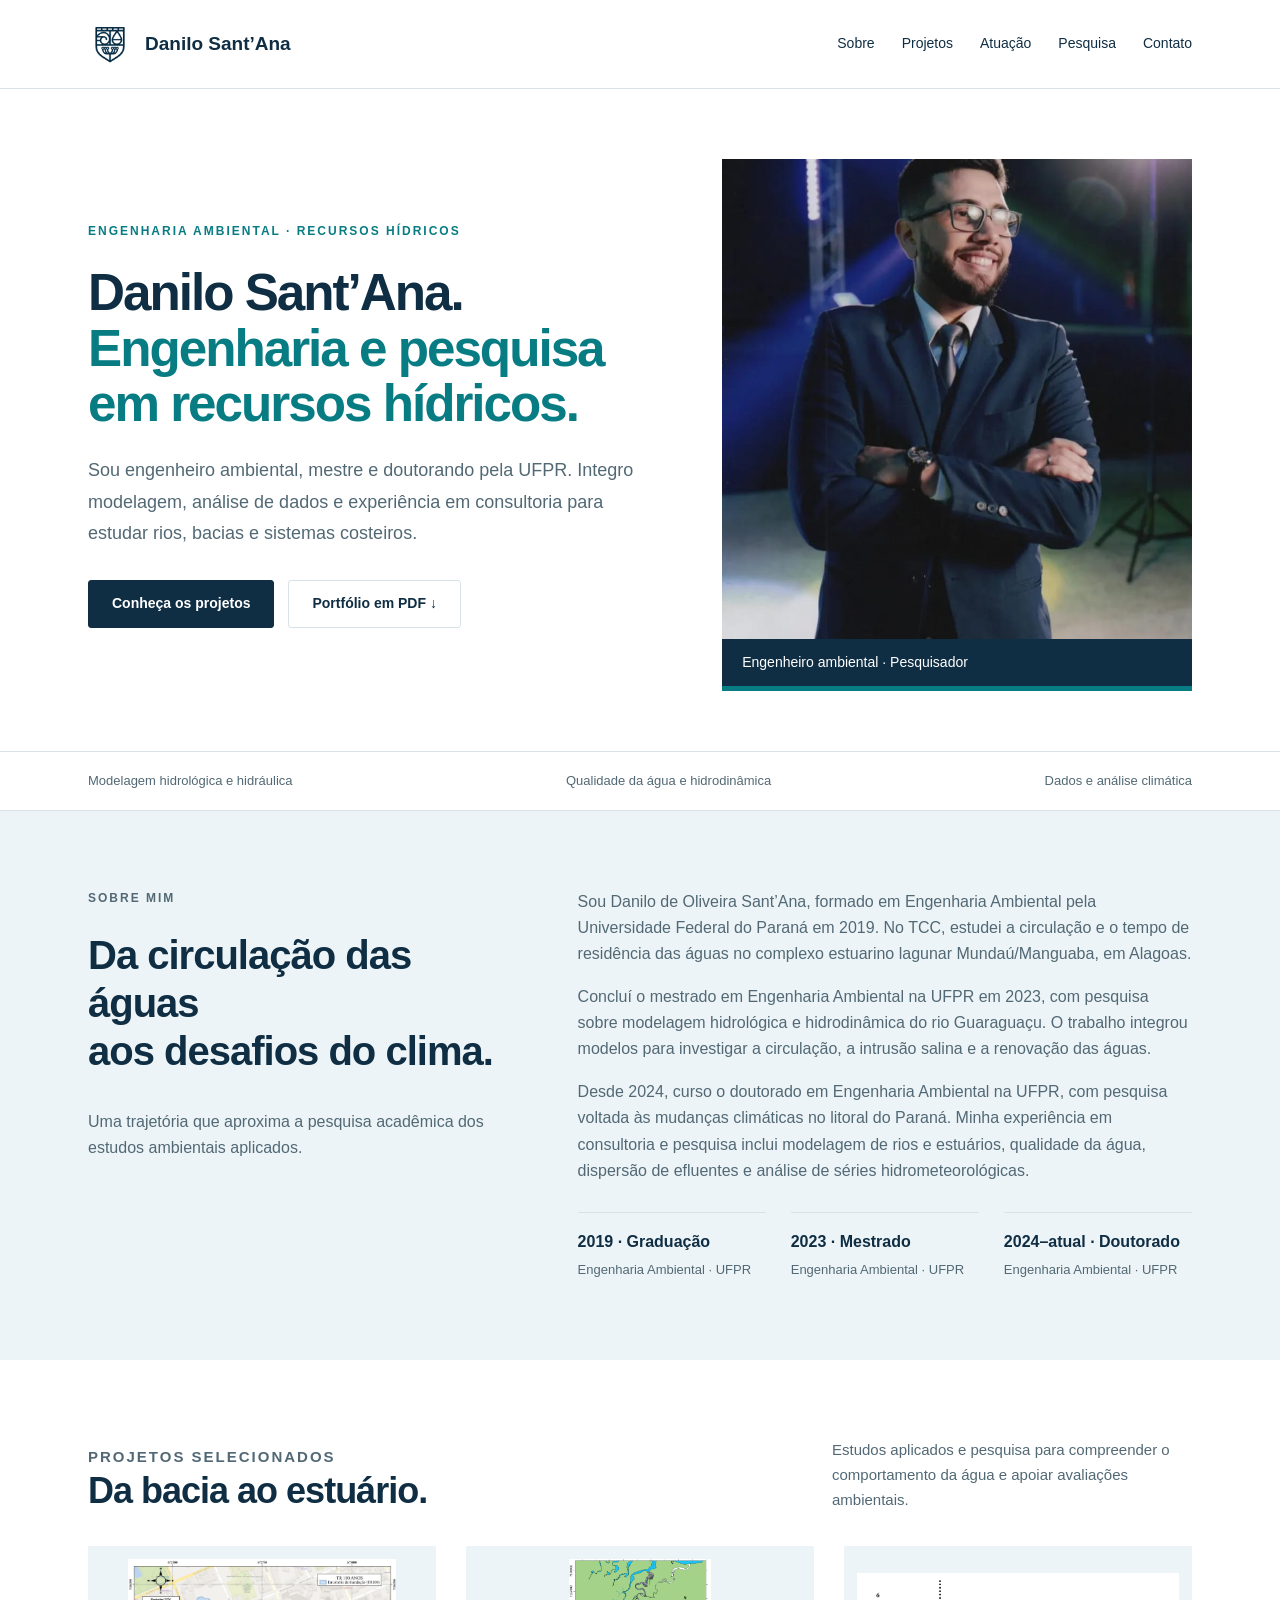
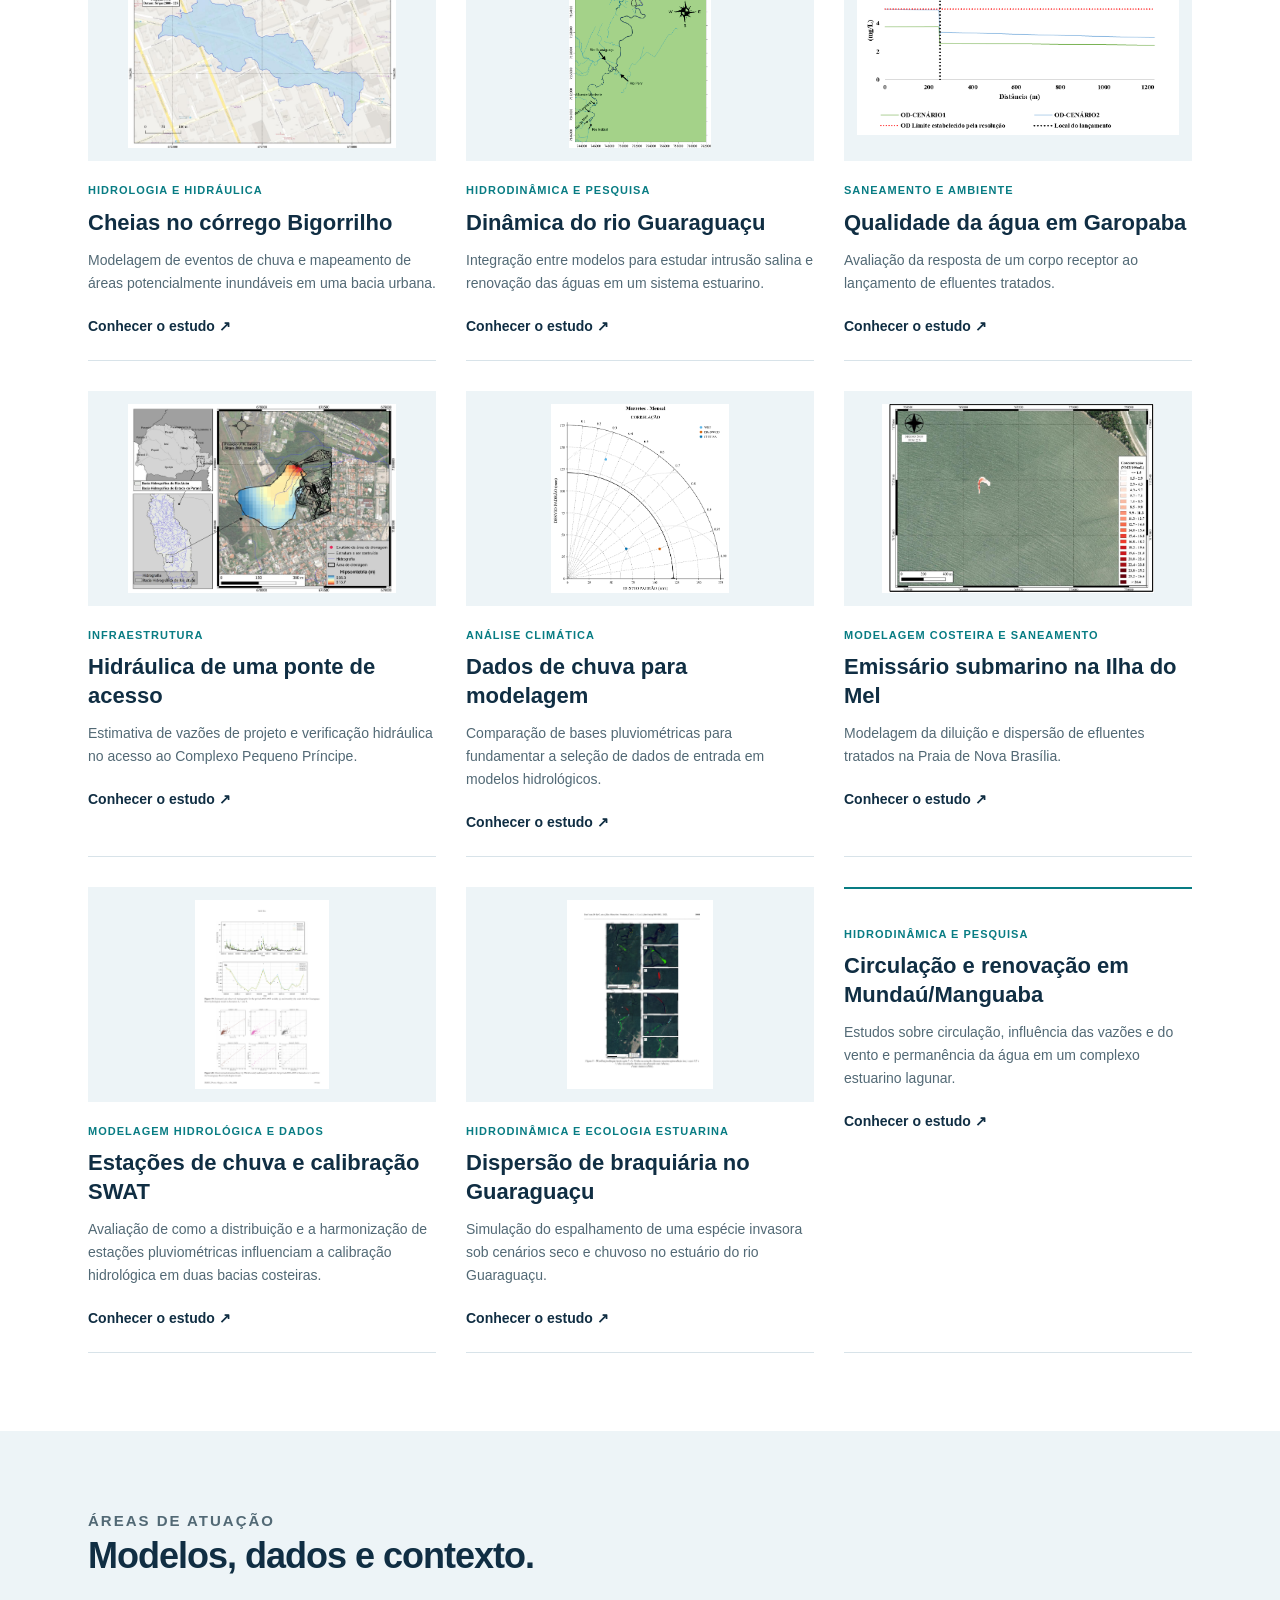
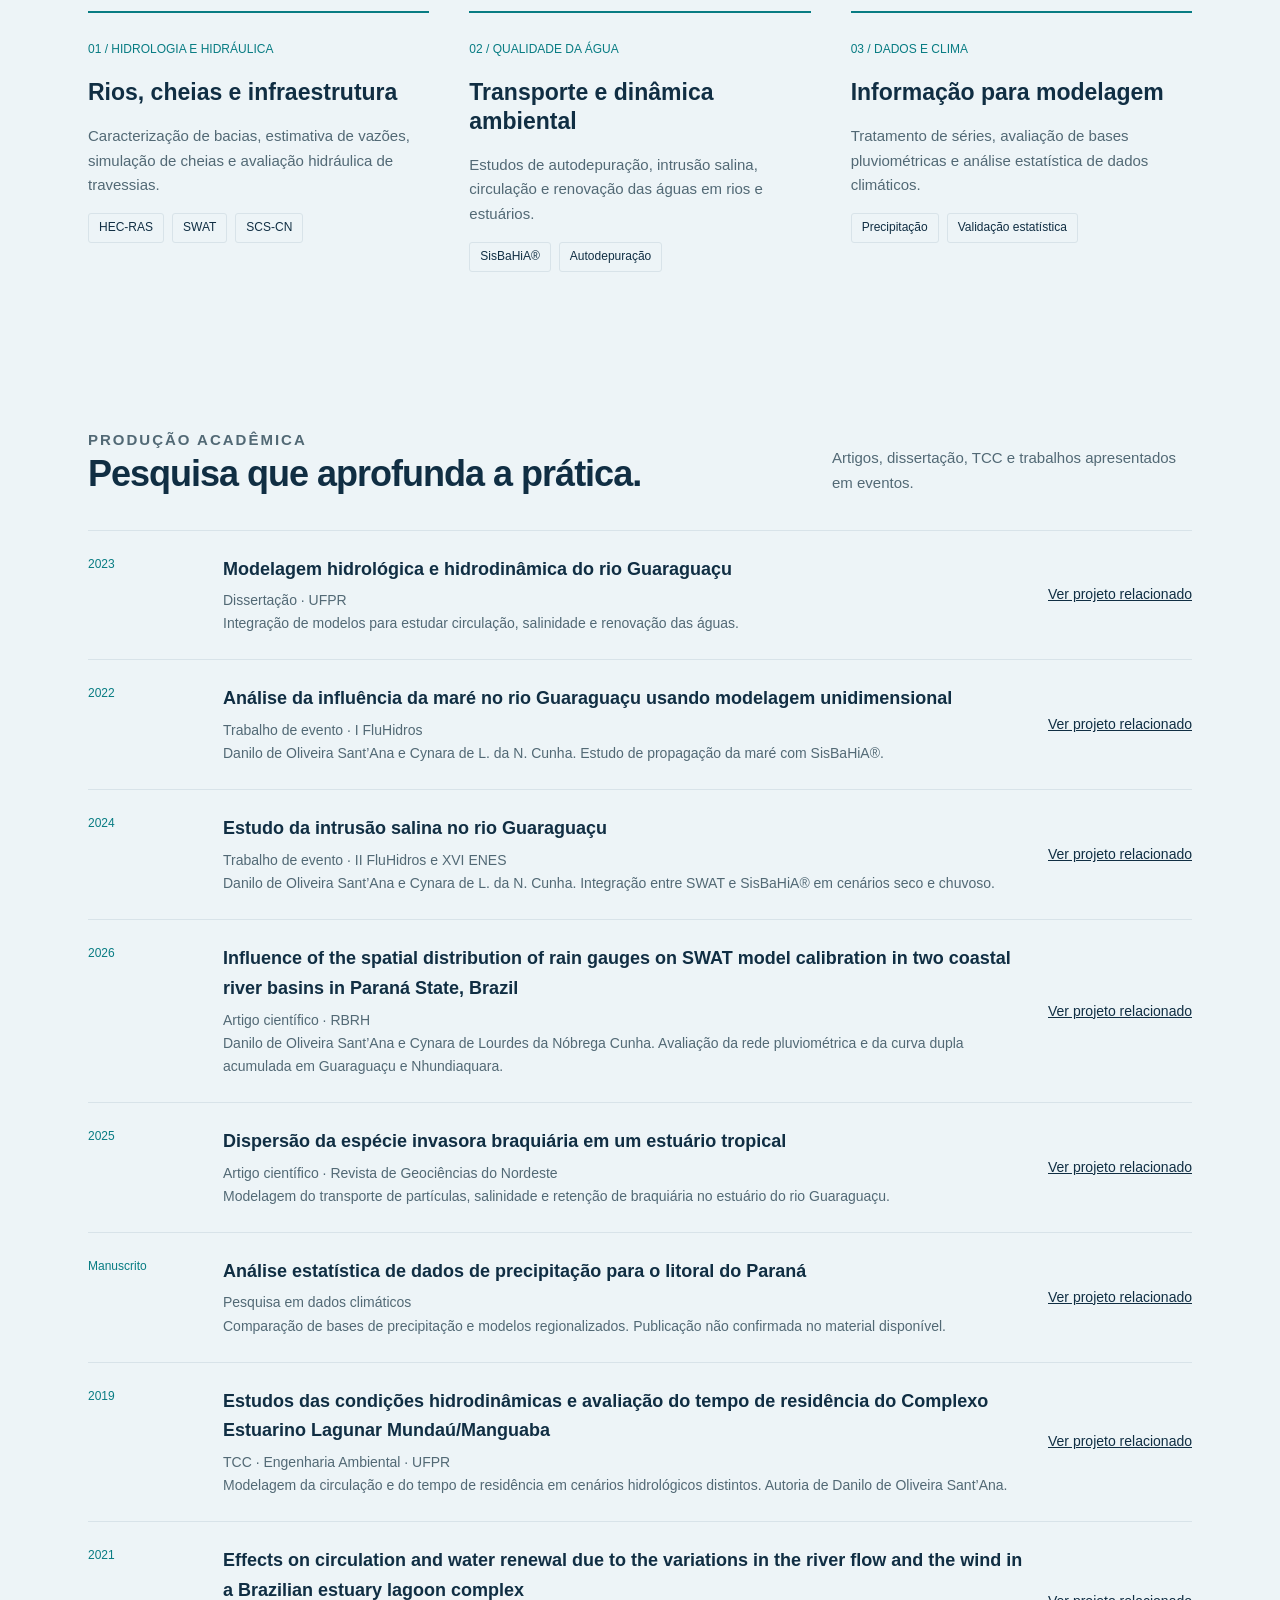
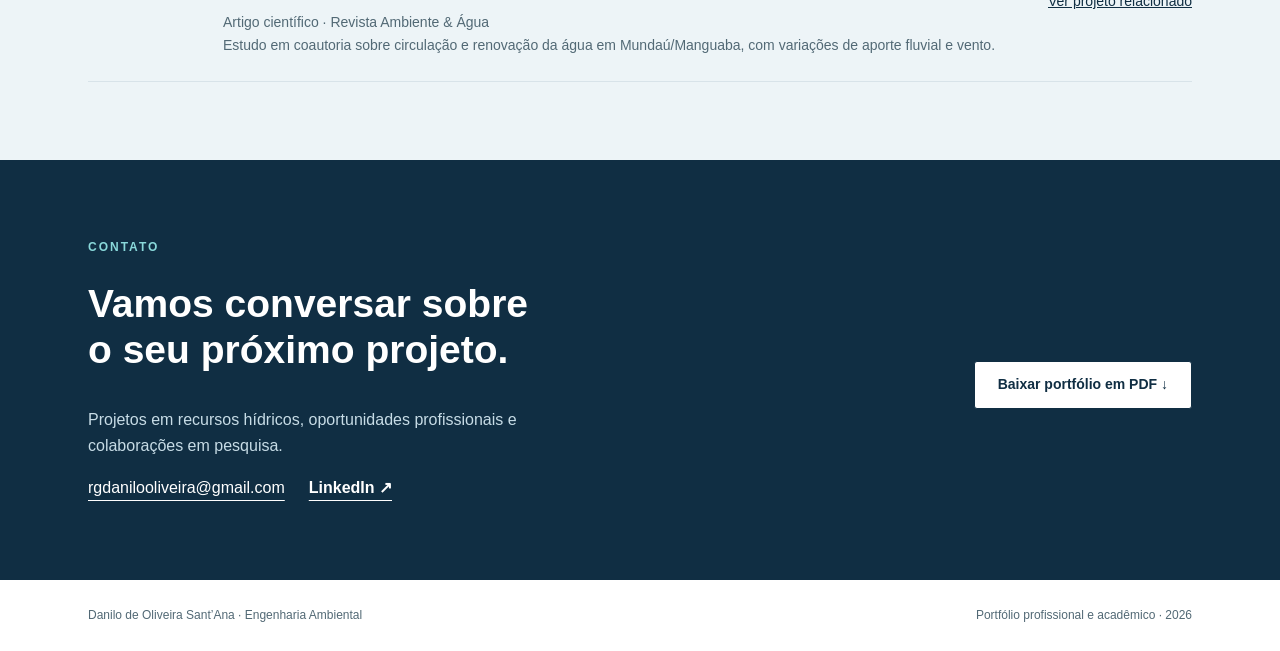
==== commit 197562de: "Atualiza apresentação, formação e estudo de Mundaú Manguaba" ====
--- a/index.html
+++ b/index.html
@@ -1,20 +1,21 @@
-<!doctype html><html lang="pt-BR"><head><meta charset="utf-8"><meta name="viewport" content="width=device-width,initial-scale=1"><title>Engenharia Ambiental e Recursos Hídricos | Danilo Sant’Ana</title><meta name="description" content="Engenheiro ambiental e mestre em Engenharia Ambiental pela Universidade Federal do Paraná, com atuação em modelagem hidrológica e hidrodinâmica, qualidade da água e análise de dados climáticos."><meta name="theme-color" content="#102e43"><link rel="icon" type="image/png" href="assets/simbolo-ambiental-v1.png"><link rel="stylesheet" href="style.css"><script src="site.js" defer></script></head><body><a class="skip" href="#conteudo">Ir para o conteúdo</a><header><div class="wrap nav"><a class="brand" href="index.html"><span class="brand-symbol"><img src="assets/simbolo-ambiental-v1.png" alt=""></span>Danilo Sant’Ana</a><button class="menu" aria-controls="menu-principal" aria-expanded="false">Menu</button><nav class="navlinks" id="menu-principal" aria-label="Navegação principal"><a href="index.html#projetos">Projetos</a><a href="index.html#atuacao">Atuação</a><a href="index.html#pesquisa">Pesquisa</a><a href="index.html#sobre">Sobre</a><a href="index.html#contato">Contato</a></nav></div></header><main id="conteudo">
+<!doctype html><html lang="pt-BR"><head><meta charset="utf-8"><meta name="viewport" content="width=device-width,initial-scale=1"><title>Engenharia Ambiental e Recursos Hídricos | Danilo Sant’Ana</title><meta name="description" content="Engenheiro ambiental (2019), mestre (2023) e doutorando em Engenharia Ambiental pela Universidade Federal do Paraná desde 2024. Atuo com modelagem hidrológica e hidrodinâmica, qualidade da água e análise de dados climáticos."><meta name="theme-color" content="#102e43"><link rel="icon" type="image/png" href="assets/simbolo-ambiental-v1.png"><link rel="stylesheet" href="style.css"><script src="site.js" defer></script></head><body><a class="skip" href="#conteudo">Ir para o conteúdo</a><header><div class="wrap nav"><a class="brand" href="index.html"><span class="brand-symbol"><img src="assets/simbolo-ambiental-v1.png" alt=""></span>Danilo Sant’Ana</a><button class="menu" aria-controls="menu-principal" aria-expanded="false">Menu</button><nav class="navlinks" id="menu-principal" aria-label="Navegação principal"><a href="index.html#sobre">Sobre</a><a href="index.html#projetos">Projetos</a><a href="index.html#atuacao">Atuação</a><a href="index.html#pesquisa">Pesquisa</a><a href="index.html#contato">Contato</a></nav></div></header><main id="conteudo">
 <div class="wrap hero">
   <div>
     <p class="eyebrow">Engenharia ambiental · Recursos hídricos</p>
-    <h1>Entender a água.<br><em>Fundamentar decisões.</em></h1>
-    <p class="lead">Sou Danilo de Oliveira Sant’Ana, engenheiro ambiental e mestre em Engenharia Ambiental. Atuo na interface entre modelagem, análise de dados e estudos aplicados a rios, bacias e sistemas costeiros.</p>
+    <h1>Danilo Sant’Ana.<br><em>Engenharia e pesquisa em recursos hídricos.</em></h1>
+    <p class="lead">Sou engenheiro ambiental, mestre e doutorando pela UFPR. Integro modelagem, análise de dados e experiência em consultoria para estudar rios, bacias e sistemas costeiros.</p>
     <div class="actions"><a class="button" href="#projetos">Conheça os projetos</a><a class="button secondary" href="portfolio-danilo-santana.pdf" download>Portfólio em PDF ↓</a></div>
   </div>
-  <figure class="hero-symbol"><img src="assets/simbolo-ambiental-v1.png" alt="Símbolo de engenharia ambiental com água, gota e vegetação em um brasão"></figure>
+  <figure class="hero-portrait"><img src="assets/danilo-santana.jpeg" alt="Danilo Sant’Ana, sorrindo e usando terno azul" width="864" height="1080"><figcaption>Engenheiro ambiental · Pesquisador</figcaption></figure>
 </div>
 <div class="strip"><div class="wrap"><span>Modelagem hidrológica e hidráulica</span><span>Qualidade da água e hidrodinâmica</span><span>Dados e análise climática</span></div></div>
-<section id="projetos"><div class="wrap"><div class="section-head"><div><p class="eyebrow">Projetos selecionados</p><h2>Da bacia ao estuário.</h2></div><p>Estudos aplicados e pesquisa para compreender o comportamento da água e apoiar avaliações ambientais.</p></div><div class="projects"><a class="project" href="bigorrilho.html"><img src="assets/bigorrilho.jpg" alt="Envoltória da inundação para TR de 100 anos. Figura 45 do relatório, p. 62. Cartografia reproduzida do estudo original." loading="lazy"><div class="type">Hidrologia e hidráulica</div><h3>Cheias no córrego Bigorrilho</h3><p>Modelagem de eventos de chuva e mapeamento de áreas potencialmente inundáveis em uma bacia urbana.</p><span class="more">Conhecer o estudo ↗</span></a><a class="project" href="guaraguacu.html"><img src="assets/guaraguacu.png" alt="Malha de elementos finitos do rio Guaraguaçu e afluentes. Figura 29 da dissertação, p. 68 (página 69 do PDF). Fonte: autor." loading="lazy"><div class="type">Hidrodinâmica e pesquisa</div><h3>Dinâmica do rio Guaraguaçu</h3><p>Integração entre modelos para estudar intrusão salina e renovação das águas em um sistema estuarino.</p><span class="more">Conhecer o estudo ↗</span></a><a class="project" href="autodepuracao.html"><img src="assets/autodepuracao.png" alt="Concentração simulada de oxigênio dissolvido ao longo do canal. Figura 7-4 do relatório, p. 31." loading="lazy"><div class="type">Saneamento e ambiente</div><h3>Qualidade da água em Garopaba</h3><p>Avaliação da resposta de um corpo receptor ao lançamento de efluentes tratados.</p><span class="more">Conhecer o estudo ↗</span></a><a class="project" href="ponte.html"><img src="assets/ponte.jpg" alt="Mapa hipsométrico das áreas de drenagem relevantes para o estudo. Figura 6 do relatório, p. 13." loading="lazy"><div class="type">Infraestrutura</div><h3>Hidráulica de uma ponte de acesso</h3><p>Estimativa de vazões de projeto e verificação hidráulica no acesso ao Complexo Pequeno Príncipe.</p><span class="more">Conhecer o estudo ↗</span></a><a class="project" href="clima.html"><img src="assets/clima.png" alt="Diagrama de Taylor para Morretes, escala mensal. Detalhe da figura 6 do manuscrito, p. 7." loading="lazy"><div class="type">Análise climática</div><h3>Dados de chuva para modelagem</h3><p>Comparação de bases pluviométricas para fundamentar a seleção de dados de entrada em modelos hidrológicos.</p><span class="more">Conhecer o estudo ↗</span></a><a class="project" href="emissario.html"><img src="assets/emissario.png" alt="Concentração simulada de coliformes termotolerantes no momento de menor diluição do modelo. Detalhe da figura 29 do relatório, p. 53." loading="lazy"><div class="type">Modelagem costeira e saneamento</div><h3>Emissário submarino na Ilha do Mel</h3><p>Modelagem da diluição e dispersão de efluentes tratados na Praia de Nova Brasília.</p><span class="more">Conhecer o estudo ↗</span></a><a class="project" href="swat-estacoes.html"><img src="assets/swat-estacoes.png" alt="Hidrogramas observados e simulados pelo SWAT no Guaraguaçu, para cenários de configuração de estações. Figura 19 do artigo, p. 19." loading="lazy"><div class="type">Modelagem hidrológica e dados</div><h3>Estações de chuva e calibração SWAT</h3><p>Avaliação de como a distribuição e a harmonização de estações pluviométricas influenciam a calibração hidrológica em duas bacias costeiras.</p><span class="more">Conhecer o estudo ↗</span></a><a class="project" href="braquiaria.html"><img src="assets/braquiaria.png" alt="Distribuição simulada de partículas no período chuvoso, com diferentes condições de absorção nas margens. Figura 8 do artigo, p. 13." loading="lazy"><div class="type">Hidrodinâmica e ecologia estuarina</div><h3>Dispersão de braquiária no Guaraguaçu</h3><p>Simulação do espalhamento de uma espécie invasora sob cenários seco e chuvoso no estuário do rio Guaraguaçu.</p><span class="more">Conhecer o estudo ↗</span></a></div></div></section>
+<section id="sobre"><div class="wrap about"><div><p class="eyebrow">Sobre mim</p><h2>Da circulação das águas<br>aos desafios do clima.</h2><p>Uma trajetória que aproxima a pesquisa acadêmica dos estudos ambientais aplicados.</p></div><div><p>Sou Danilo de Oliveira Sant’Ana, formado em Engenharia Ambiental pela Universidade Federal do Paraná em 2019. No TCC, estudei a circulação e o tempo de residência das águas no complexo estuarino lagunar Mundaú/Manguaba, em Alagoas.</p><p>Concluí o mestrado em Engenharia Ambiental na UFPR em 2023, com pesquisa sobre modelagem hidrológica e hidrodinâmica do rio Guaraguaçu. O trabalho integrou modelos para investigar a circulação, a intrusão salina e a renovação das águas.</p><p>Desde 2024, curso o doutorado em Engenharia Ambiental na UFPR, com pesquisa voltada às mudanças climáticas no litoral do Paraná. Minha experiência em consultoria e pesquisa inclui modelagem de rios e estuários, qualidade da água, dispersão de efluentes e análise de séries hidrometeorológicas.</p><div class="facts"><div><b>2019 · Graduação</b><span>Engenharia Ambiental · UFPR</span></div><div><b>2023 · Mestrado</b><span>Engenharia Ambiental · UFPR</span></div><div><b>2024–atual · Doutorado</b><span>Engenharia Ambiental · UFPR</span></div></div></div></div></section>
+<section id="projetos"><div class="wrap"><div class="section-head"><div><p class="eyebrow">Projetos selecionados</p><h2>Da bacia ao estuário.</h2></div><p>Estudos aplicados e pesquisa para compreender o comportamento da água e apoiar avaliações ambientais.</p></div><div class="projects"><a class="project" href="bigorrilho.html"><img src="assets/bigorrilho.jpg" alt="Envoltória da inundação para TR de 100 anos. Figura 45 do relatório, p. 62. Cartografia reproduzida do estudo original." loading="lazy"><div class="type">Hidrologia e hidráulica</div><h3>Cheias no córrego Bigorrilho</h3><p>Modelagem de eventos de chuva e mapeamento de áreas potencialmente inundáveis em uma bacia urbana.</p><span class="more">Conhecer o estudo ↗</span></a><a class="project" href="guaraguacu.html"><img src="assets/guaraguacu.png" alt="Malha de elementos finitos do rio Guaraguaçu e afluentes. Figura 29 da dissertação, p. 68 (página 69 do PDF). Fonte: autor." loading="lazy"><div class="type">Hidrodinâmica e pesquisa</div><h3>Dinâmica do rio Guaraguaçu</h3><p>Integração entre modelos para estudar intrusão salina e renovação das águas em um sistema estuarino.</p><span class="more">Conhecer o estudo ↗</span></a><a class="project" href="autodepuracao.html"><img src="assets/autodepuracao.png" alt="Concentração simulada de oxigênio dissolvido ao longo do canal. Figura 7-4 do relatório, p. 31." loading="lazy"><div class="type">Saneamento e ambiente</div><h3>Qualidade da água em Garopaba</h3><p>Avaliação da resposta de um corpo receptor ao lançamento de efluentes tratados.</p><span class="more">Conhecer o estudo ↗</span></a><a class="project" href="ponte.html"><img src="assets/ponte.jpg" alt="Mapa hipsométrico das áreas de drenagem relevantes para o estudo. Figura 6 do relatório, p. 13." loading="lazy"><div class="type">Infraestrutura</div><h3>Hidráulica de uma ponte de acesso</h3><p>Estimativa de vazões de projeto e verificação hidráulica no acesso ao Complexo Pequeno Príncipe.</p><span class="more">Conhecer o estudo ↗</span></a><a class="project" href="clima.html"><img src="assets/clima.png" alt="Diagrama de Taylor para Morretes, escala mensal. Detalhe da figura 6 do manuscrito, p. 7." loading="lazy"><div class="type">Análise climática</div><h3>Dados de chuva para modelagem</h3><p>Comparação de bases pluviométricas para fundamentar a seleção de dados de entrada em modelos hidrológicos.</p><span class="more">Conhecer o estudo ↗</span></a><a class="project" href="emissario.html"><img src="assets/emissario.png" alt="Concentração simulada de coliformes termotolerantes no momento de menor diluição do modelo. Detalhe da figura 29 do relatório, p. 53." loading="lazy"><div class="type">Modelagem costeira e saneamento</div><h3>Emissário submarino na Ilha do Mel</h3><p>Modelagem da diluição e dispersão de efluentes tratados na Praia de Nova Brasília.</p><span class="more">Conhecer o estudo ↗</span></a><a class="project" href="swat-estacoes.html"><img src="assets/swat-estacoes.png" alt="Hidrogramas observados e simulados pelo SWAT no Guaraguaçu, para cenários de configuração de estações. Figura 19 do artigo, p. 19." loading="lazy"><div class="type">Modelagem hidrológica e dados</div><h3>Estações de chuva e calibração SWAT</h3><p>Avaliação de como a distribuição e a harmonização de estações pluviométricas influenciam a calibração hidrológica em duas bacias costeiras.</p><span class="more">Conhecer o estudo ↗</span></a><a class="project" href="braquiaria.html"><img src="assets/braquiaria.png" alt="Distribuição simulada de partículas no período chuvoso, com diferentes condições de absorção nas margens. Figura 8 do artigo, p. 13." loading="lazy"><div class="type">Hidrodinâmica e ecologia estuarina</div><h3>Dispersão de braquiária no Guaraguaçu</h3><p>Simulação do espalhamento de uma espécie invasora sob cenários seco e chuvoso no estuário do rio Guaraguaçu.</p><span class="more">Conhecer o estudo ↗</span></a><a class="project no-image" href="mundau-manguaba.html"><div class="type">Hidrodinâmica e pesquisa</div><h3>Circulação e renovação em Mundaú/Manguaba</h3><p>Estudos sobre circulação, influência das vazões e do vento e permanência da água em um complexo estuarino lagunar.</p><span class="more">Conhecer o estudo ↗</span></a></div></div></section>
 <section class="soft" id="atuacao"><div class="wrap"><div class="section-head"><div><p class="eyebrow">Áreas de atuação</p><h2>Modelos, dados e contexto.</h2></div></div><div class="skills">
   <article class="skill"><span class="num">01 / HIDROLOGIA E HIDRÁULICA</span><h3>Rios, cheias e infraestrutura</h3><p>Caracterização de bacias, estimativa de vazões, simulação de cheias e avaliação hidráulica de travessias.</p><div class="tags"><span class="tag">HEC-RAS</span><span class="tag">SWAT</span><span class="tag">SCS-CN</span></div></article>
   <article class="skill"><span class="num">02 / QUALIDADE DA ÁGUA</span><h3>Transporte e dinâmica ambiental</h3><p>Estudos de autodepuração, intrusão salina, circulação e renovação das águas em rios e estuários.</p><div class="tags"><span class="tag">SisBaHiA®</span><span class="tag">Autodepuração</span></div></article>
   <article class="skill"><span class="num">03 / DADOS E CLIMA</span><h3>Informação para modelagem</h3><p>Tratamento de séries, avaliação de bases pluviométricas e análise estatística de dados climáticos.</p><div class="tags"><span class="tag">Precipitação</span><span class="tag">Validação estatística</span></div></article>
 </div></div></section>
-<section id="sobre"><div class="wrap about"><div><p class="eyebrow">Sobre mim</p><h2>Engenharia e pesquisa,<br>em conexão.</h2></div><div><p>Engenheiro ambiental e mestre em Engenharia Ambiental pela Universidade Federal do Paraná, com atuação em modelagem hidrológica e hidrodinâmica, qualidade da água e análise de dados climáticos.</p><p>Minha trajetória reúne trabalhos em equipe na consultoria e estudos acadêmicos sobre o comportamento da água. O interesse que conecta essas frentes é transformar dados e simulações em interpretações úteis para cada problema.</p><div class="facts"><div><b>Mestrado em Engenharia Ambiental</b><span>Universidade Federal do Paraná · 2023</span></div><div><b>Pesquisa em sistemas costeiros</b><span>Guaraguaçu e litoral do Paraná</span></div></div></div></div></section>
-<section class="soft" id="pesquisa"><div class="wrap"><div class="section-head"><div><p class="eyebrow">Produção acadêmica</p><h2>Pesquisa que aprofunda a prática.</h2></div><p>Seleção de dissertação, trabalhos de eventos e manuscrito científico.</p></div><div class="research-list"><article class="research-item"><small>2023</small><div><h3>Modelagem hidrológica e hidrodinâmica do rio Guaraguaçu</h3><p>Dissertação · UFPR<br>Integração de modelos para estudar circulação, salinidade e renovação das águas.</p></div><a href="guaraguacu.html">Ver projeto relacionado</a></article><article class="research-item"><small>2022</small><div><h3>Análise da influência da maré no rio Guaraguaçu usando modelagem unidimensional</h3><p>Trabalho de evento · I FluHidros<br>Danilo de Oliveira Sant’Ana e Cynara de L. da N. Cunha. Estudo de propagação da maré com SisBaHiA®.</p></div><a href="guaraguacu.html">Ver projeto relacionado</a></article><article class="research-item"><small>2024</small><div><h3>Estudo da intrusão salina no rio Guaraguaçu</h3><p>Trabalho de evento · II FluHidros e XVI ENES<br>Danilo de Oliveira Sant’Ana e Cynara de L. da N. Cunha. Integração entre SWAT e SisBaHiA® em cenários seco e chuvoso.</p></div><a href="guaraguacu.html">Ver projeto relacionado</a></article><article class="research-item"><small>2026</small><div><h3>Influence of the spatial distribution of rain gauges on SWAT model calibration in two coastal river basins in Paraná State, Brazil</h3><p>Artigo científico · RBRH<br>Danilo de Oliveira Sant’Ana e Cynara de Lourdes da Nóbrega Cunha. Avaliação da rede pluviométrica e da curva dupla acumulada em Guaraguaçu e Nhundiaquara.</p></div><a href="swat-estacoes.html">Ver projeto relacionado</a></article><article class="research-item"><small>2025</small><div><h3>Dispersão da espécie invasora braquiária em um estuário tropical</h3><p>Artigo científico · Revista de Geociências do Nordeste<br>Modelagem do transporte de partículas, salinidade e retenção de braquiária no estuário do rio Guaraguaçu.</p></div><a href="braquiaria.html">Ver projeto relacionado</a></article><article class="research-item"><small>Manuscrito</small><div><h3>Análise estatística de dados de precipitação para o litoral do Paraná</h3><p>Pesquisa em dados climáticos<br>Comparação de bases de precipitação e modelos regionalizados. Publicação não confirmada no material disponível.</p></div><a href="clima.html">Ver projeto relacionado</a></article></div></div></section>
+
+<section class="soft" id="pesquisa"><div class="wrap"><div class="section-head"><div><p class="eyebrow">Produção acadêmica</p><h2>Pesquisa que aprofunda a prática.</h2></div><p>Artigos, dissertação, TCC e trabalhos apresentados em eventos.</p></div><div class="research-list"><article class="research-item"><small>2023</small><div><h3>Modelagem hidrológica e hidrodinâmica do rio Guaraguaçu</h3><p>Dissertação · UFPR<br>Integração de modelos para estudar circulação, salinidade e renovação das águas.</p></div><a href="guaraguacu.html">Ver projeto relacionado</a></article><article class="research-item"><small>2022</small><div><h3>Análise da influência da maré no rio Guaraguaçu usando modelagem unidimensional</h3><p>Trabalho de evento · I FluHidros<br>Danilo de Oliveira Sant’Ana e Cynara de L. da N. Cunha. Estudo de propagação da maré com SisBaHiA®.</p></div><a href="guaraguacu.html">Ver projeto relacionado</a></article><article class="research-item"><small>2024</small><div><h3>Estudo da intrusão salina no rio Guaraguaçu</h3><p>Trabalho de evento · II FluHidros e XVI ENES<br>Danilo de Oliveira Sant’Ana e Cynara de L. da N. Cunha. Integração entre SWAT e SisBaHiA® em cenários seco e chuvoso.</p></div><a href="guaraguacu.html">Ver projeto relacionado</a></article><article class="research-item"><small>2026</small><div><h3>Influence of the spatial distribution of rain gauges on SWAT model calibration in two coastal river basins in Paraná State, Brazil</h3><p>Artigo científico · RBRH<br>Danilo de Oliveira Sant’Ana e Cynara de Lourdes da Nóbrega Cunha. Avaliação da rede pluviométrica e da curva dupla acumulada em Guaraguaçu e Nhundiaquara.</p></div><a href="swat-estacoes.html">Ver projeto relacionado</a></article><article class="research-item"><small>2025</small><div><h3>Dispersão da espécie invasora braquiária em um estuário tropical</h3><p>Artigo científico · Revista de Geociências do Nordeste<br>Modelagem do transporte de partículas, salinidade e retenção de braquiária no estuário do rio Guaraguaçu.</p></div><a href="braquiaria.html">Ver projeto relacionado</a></article><article class="research-item"><small>Manuscrito</small><div><h3>Análise estatística de dados de precipitação para o litoral do Paraná</h3><p>Pesquisa em dados climáticos<br>Comparação de bases de precipitação e modelos regionalizados. Publicação não confirmada no material disponível.</p></div><a href="clima.html">Ver projeto relacionado</a></article><article class="research-item"><small>2019</small><div><h3>Estudos das condições hidrodinâmicas e avaliação do tempo de residência do Complexo Estuarino Lagunar Mundaú/Manguaba</h3><p>TCC · Engenharia Ambiental · UFPR<br>Modelagem da circulação e do tempo de residência em cenários hidrológicos distintos. Autoria de Danilo de Oliveira Sant’Ana.</p></div><a href="mundau-manguaba.html">Ver projeto relacionado</a></article><article class="research-item"><small>2021</small><div><h3>Effects on circulation and water renewal due to the variations in the river flow and the wind in a Brazilian estuary lagoon complex</h3><p>Artigo científico · Revista Ambiente &amp; Água<br>Estudo em coautoria sobre circulação e renovação da água em Mundaú/Manguaba, com variações de aporte fluvial e vento.</p></div><a href="mundau-manguaba.html">Ver projeto relacionado</a></article></div></div></section>
 <section class="contact" id="contato"><div class="wrap"><div><p class="eyebrow">Contato</p><h2>Vamos conversar sobre<br>o seu próximo projeto.</h2><p>Projetos em recursos hídricos, oportunidades profissionais e colaborações em pesquisa.</p><div class="contact-links"><a href="mailto:rgdanilooliveira@gmail.com">rgdanilooliveira@gmail.com</a><a href="https://www.linkedin.com/in/rgdanilosantana/" target="_blank" rel="noopener">LinkedIn ↗</a></div></div><div class="actions"><a class="button" href="portfolio-danilo-santana.pdf" download>Baixar portfólio em PDF ↓</a></div></div></section></main><footer><div class="wrap"><span>Danilo de Oliveira Sant’Ana · Engenharia Ambiental</span><span>Portfólio profissional e acadêmico · 2026</span></div></footer></body></html>
--- a/style.css
+++ b/style.css
@@ -3,3 +3,5 @@
 
 .brand-symbol{display:grid;place-items:center;width:44px;height:44px}.brand-symbol img{width:42px;height:42px;object-fit:contain}.hero-symbol{margin:0;min-height:430px;background:linear-gradient(145deg,#edf4f7,#e1eef2);display:grid;place-items:center;padding:48px;position:relative;overflow:hidden}.hero-symbol:after{content:"";position:absolute;width:190px;height:190px;border:1px solid #087c8330;border-radius:50%}.hero-symbol img{width:min(290px,78%);height:auto;position:relative;z-index:1;filter:drop-shadow(0 18px 20px #102e4320)}@media(max-width:680px){.hero-symbol{min-height:330px;padding:38px}.hero-symbol img{width:min(230px,76%)}}
 .project.no-image{padding-top:16px;border-top:2px solid var(--teal)}.single-column{display:block;max-width:780px}.contact-links{display:flex;gap:16px 24px;flex-wrap:wrap}.contact-links a+a{font-weight:700}
+
+.hero h1{font-size:clamp(36px,4vw,55px)}.hero-portrait{margin:0;position:relative;border-bottom:5px solid var(--teal);background:var(--ink)}.hero-portrait img{width:100%;height:480px;object-fit:cover;object-position:center 22%}.hero-portrait figcaption{padding:12px 20px;color:white;font-size:14px}.facts{grid-template-columns:repeat(3,1fr)}#sobre{background:var(--pale)}@media(max-width:680px){.hero-portrait{max-width:390px;width:100%;margin:auto}.hero-portrait img{height:380px}.facts{grid-template-columns:1fr}.hero h1{font-size:38px}}
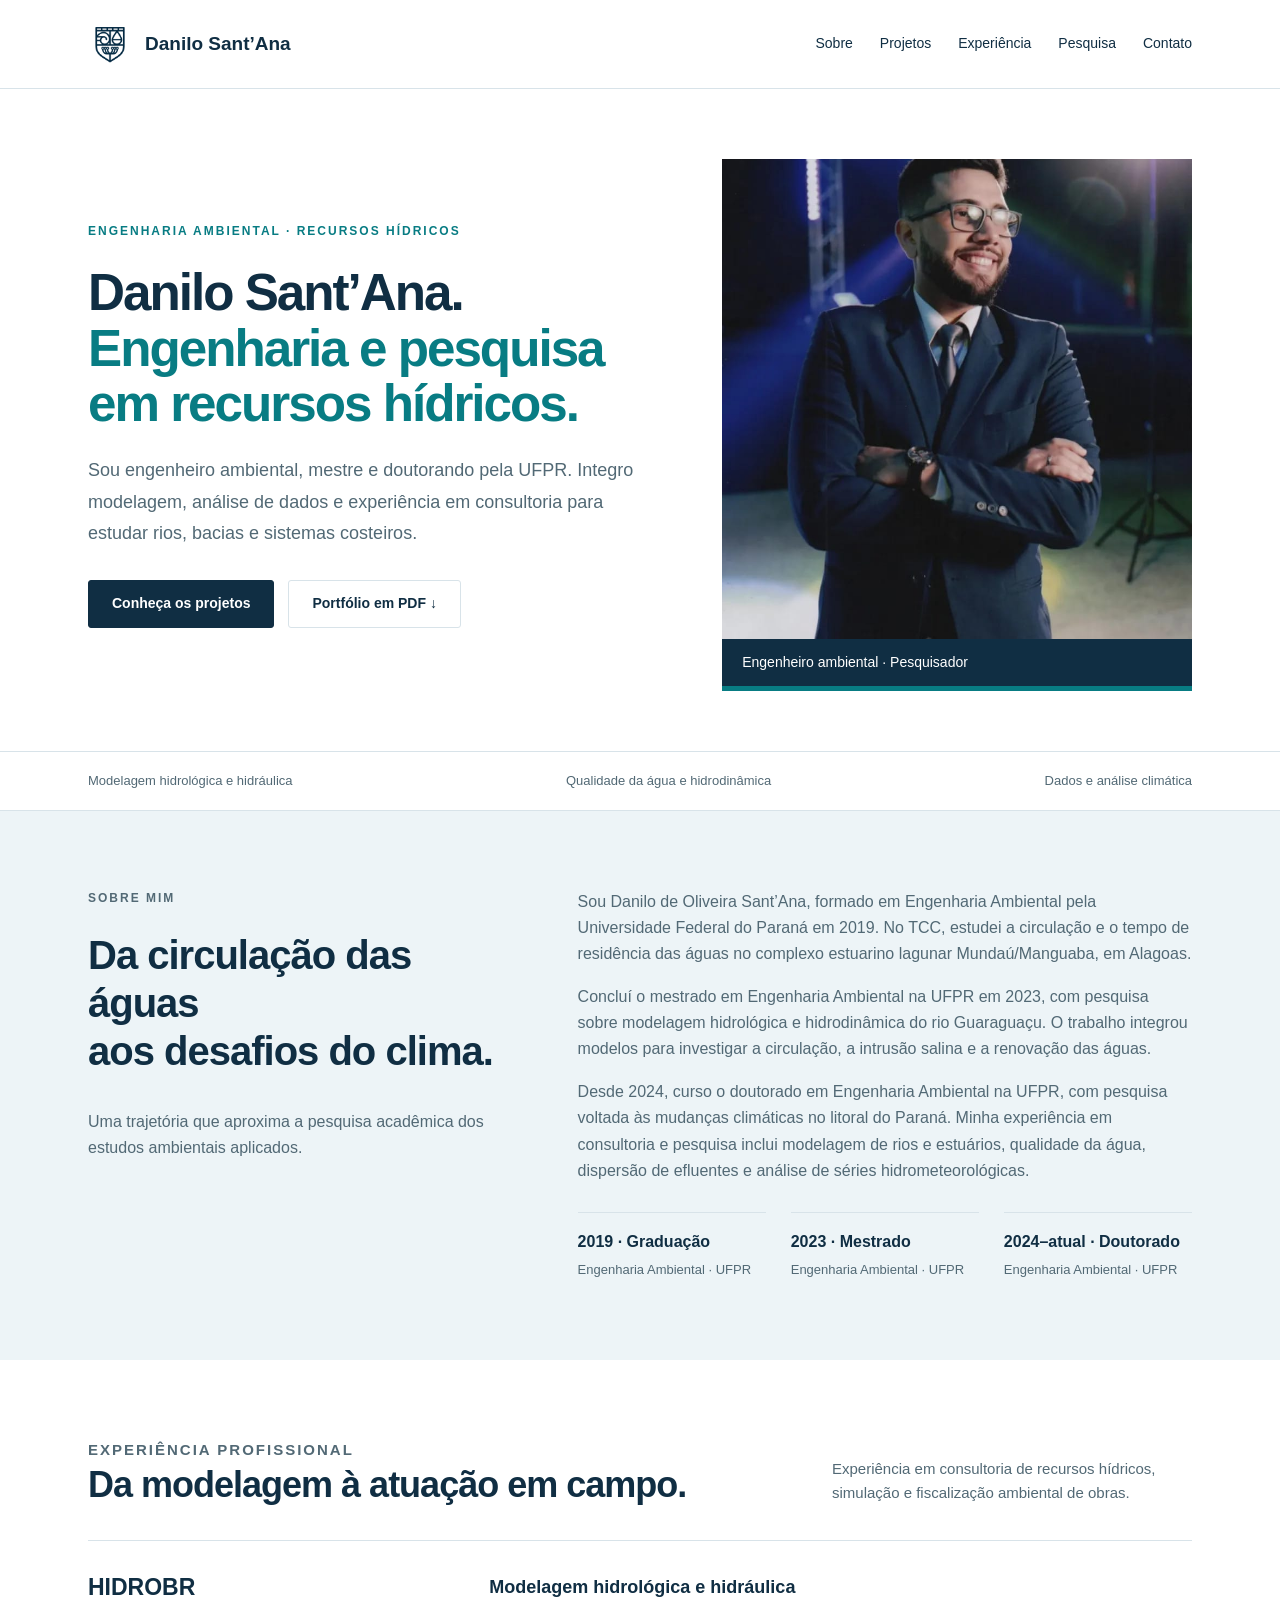
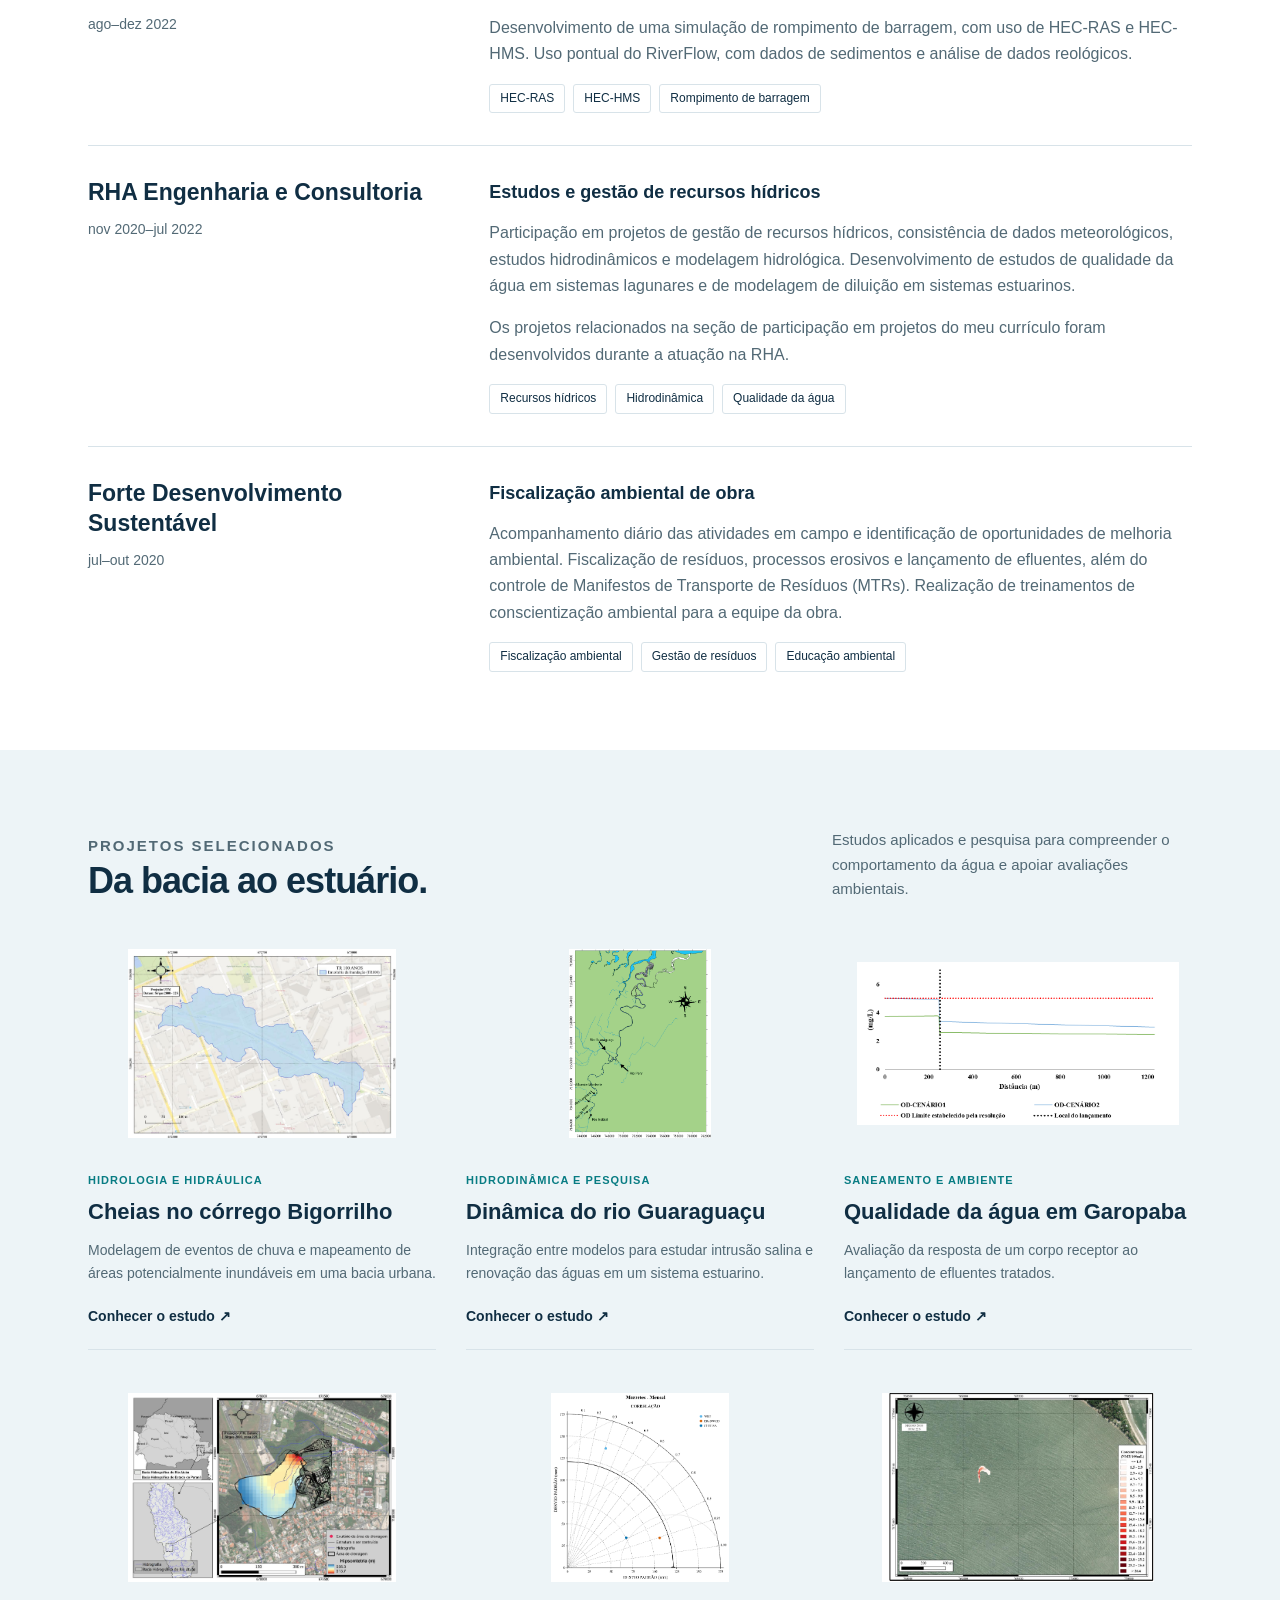
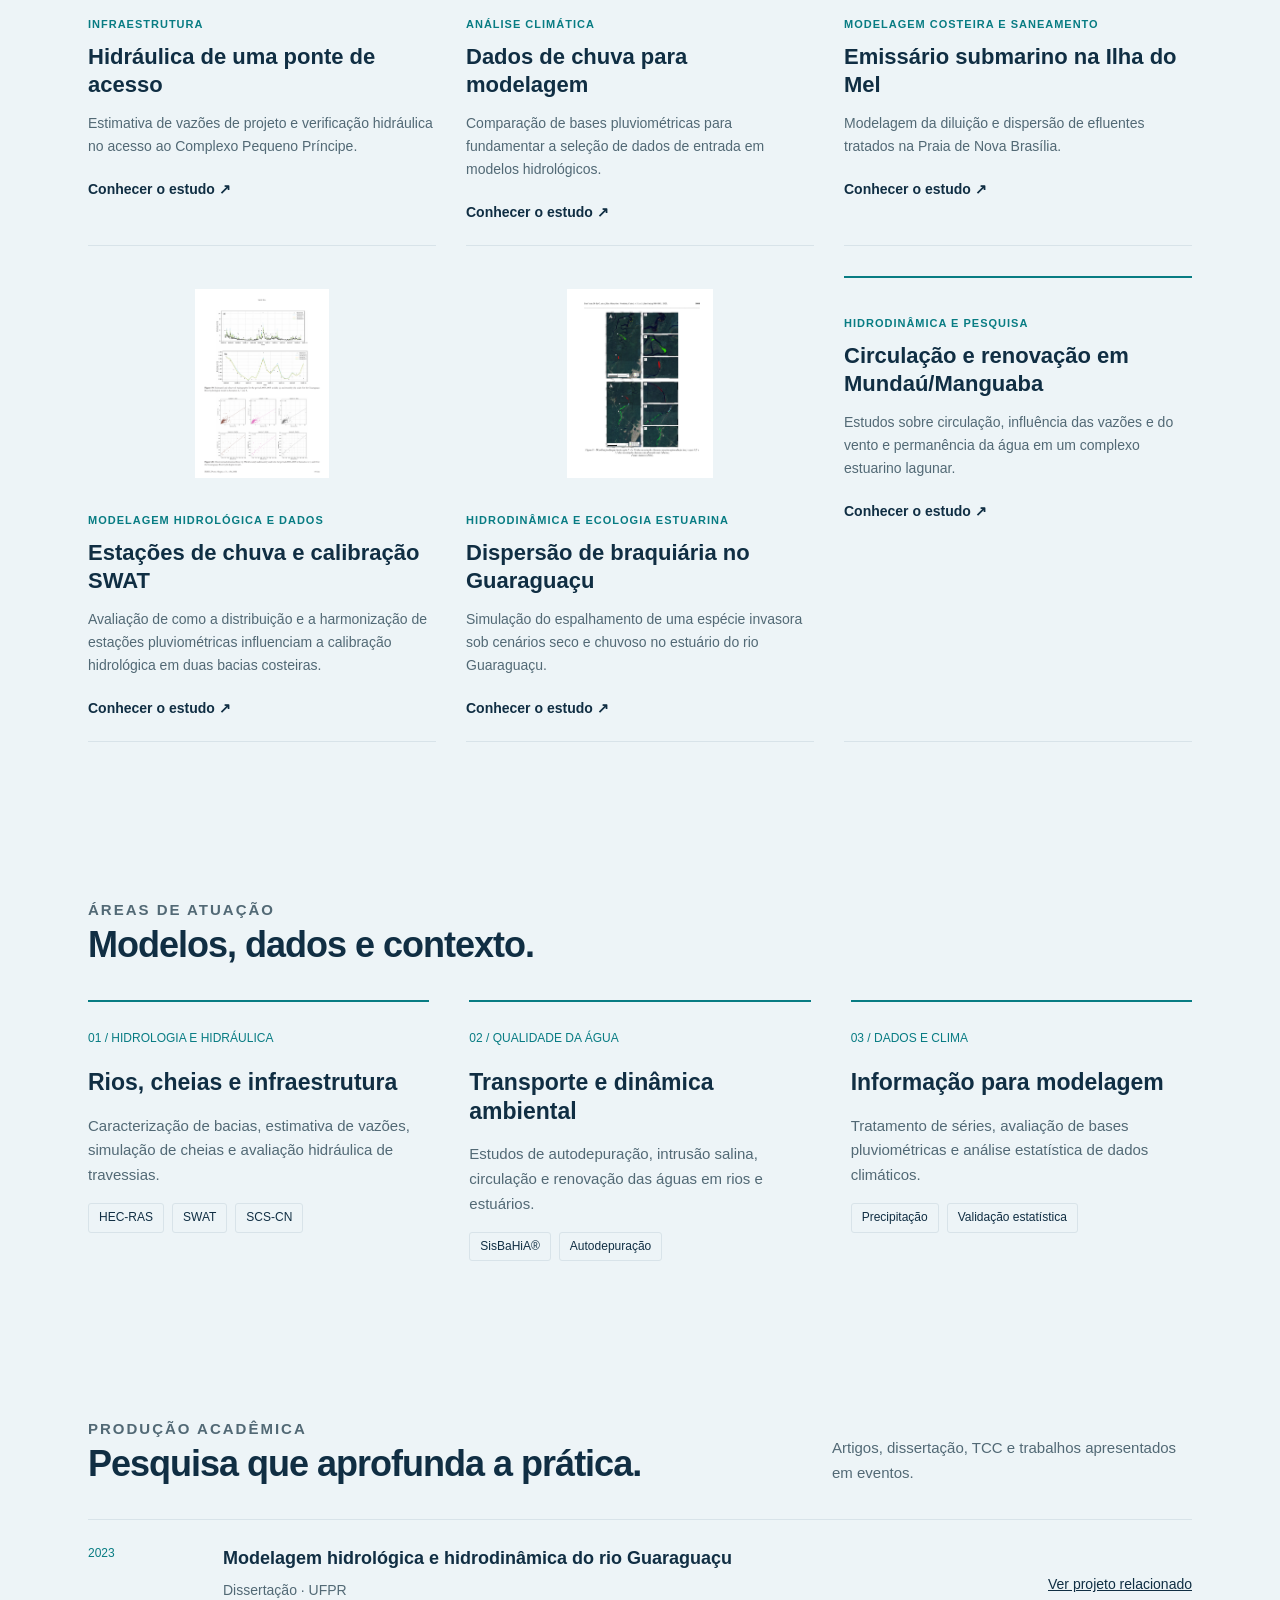
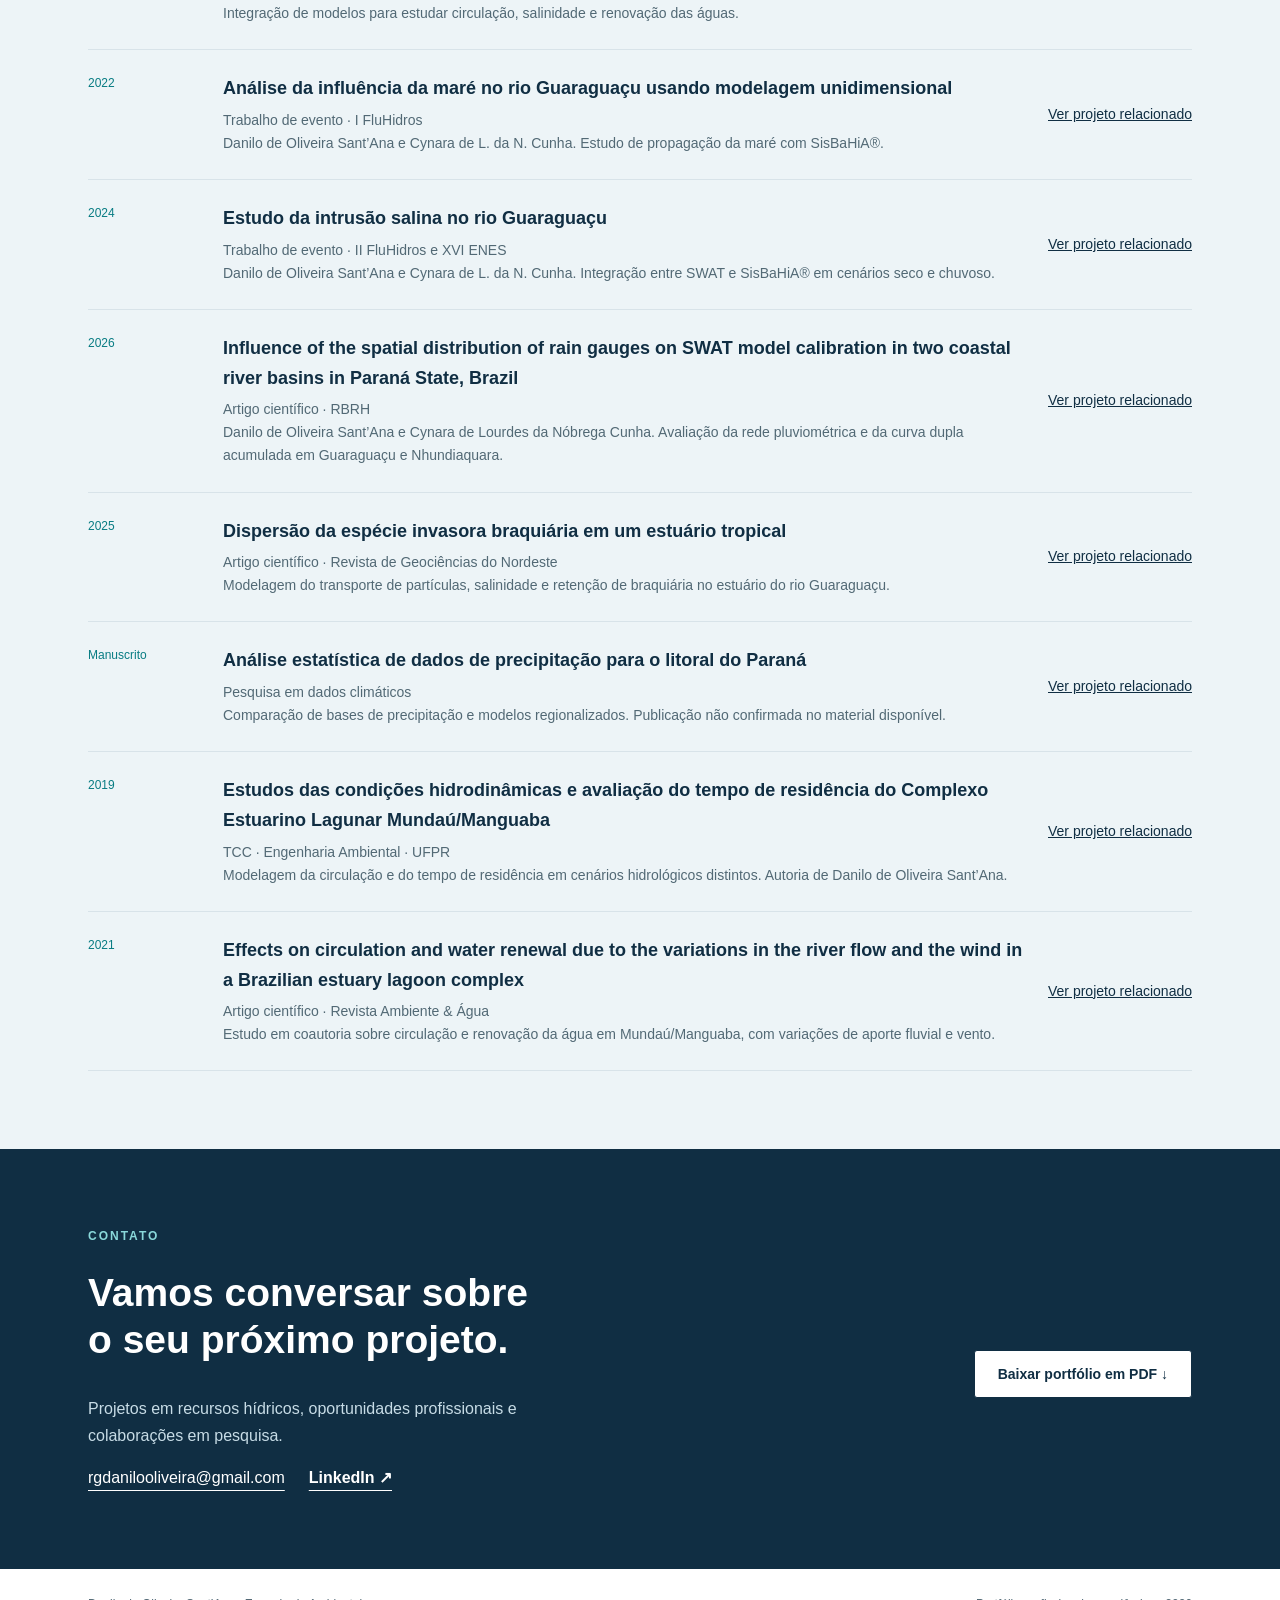
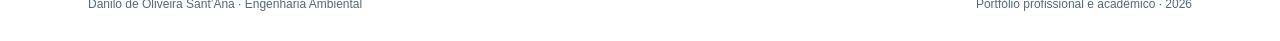
==== commit 926c9aa8: "Inclui histórico profissional na HIDROBR, RHA e Forte" ====
--- a/index.html
+++ b/index.html
@@ -1,4 +1,4 @@
-<!doctype html><html lang="pt-BR"><head><meta charset="utf-8"><meta name="viewport" content="width=device-width,initial-scale=1"><title>Engenharia Ambiental e Recursos Hídricos | Danilo Sant’Ana</title><meta name="description" content="Engenheiro ambiental (2019), mestre (2023) e doutorando em Engenharia Ambiental pela Universidade Federal do Paraná desde 2024. Atuo com modelagem hidrológica e hidrodinâmica, qualidade da água e análise de dados climáticos."><meta name="theme-color" content="#102e43"><link rel="icon" type="image/png" href="assets/simbolo-ambiental-v1.png"><link rel="stylesheet" href="style.css"><script src="site.js" defer></script></head><body><a class="skip" href="#conteudo">Ir para o conteúdo</a><header><div class="wrap nav"><a class="brand" href="index.html"><span class="brand-symbol"><img src="assets/simbolo-ambiental-v1.png" alt=""></span>Danilo Sant’Ana</a><button class="menu" aria-controls="menu-principal" aria-expanded="false">Menu</button><nav class="navlinks" id="menu-principal" aria-label="Navegação principal"><a href="index.html#sobre">Sobre</a><a href="index.html#projetos">Projetos</a><a href="index.html#atuacao">Atuação</a><a href="index.html#pesquisa">Pesquisa</a><a href="index.html#contato">Contato</a></nav></div></header><main id="conteudo">
+<!doctype html><html lang="pt-BR"><head><meta charset="utf-8"><meta name="viewport" content="width=device-width,initial-scale=1"><title>Engenharia Ambiental e Recursos Hídricos | Danilo Sant’Ana</title><meta name="description" content="Engenheiro ambiental (2019), mestre (2023) e doutorando em Engenharia Ambiental pela Universidade Federal do Paraná desde 2024. Atuo com modelagem hidrológica e hidrodinâmica, qualidade da água e análise de dados climáticos."><meta name="theme-color" content="#102e43"><link rel="icon" type="image/png" href="assets/simbolo-ambiental-v1.png"><link rel="stylesheet" href="style.css"><script src="site.js" defer></script></head><body><a class="skip" href="#conteudo">Ir para o conteúdo</a><header><div class="wrap nav"><a class="brand" href="index.html"><span class="brand-symbol"><img src="assets/simbolo-ambiental-v1.png" alt=""></span>Danilo Sant’Ana</a><button class="menu" aria-controls="menu-principal" aria-expanded="false">Menu</button><nav class="navlinks" id="menu-principal" aria-label="Navegação principal"><a href="index.html#sobre">Sobre</a><a href="index.html#projetos">Projetos</a><a href="index.html#experiencia">Experiência</a><a href="index.html#pesquisa">Pesquisa</a><a href="index.html#contato">Contato</a></nav></div></header><main id="conteudo">
 <div class="wrap hero">
   <div>
     <p class="eyebrow">Engenharia ambiental · Recursos hídricos</p>
@@ -10,7 +10,12 @@
 </div>
 <div class="strip"><div class="wrap"><span>Modelagem hidrológica e hidráulica</span><span>Qualidade da água e hidrodinâmica</span><span>Dados e análise climática</span></div></div>
 <section id="sobre"><div class="wrap about"><div><p class="eyebrow">Sobre mim</p><h2>Da circulação das águas<br>aos desafios do clima.</h2><p>Uma trajetória que aproxima a pesquisa acadêmica dos estudos ambientais aplicados.</p></div><div><p>Sou Danilo de Oliveira Sant’Ana, formado em Engenharia Ambiental pela Universidade Federal do Paraná em 2019. No TCC, estudei a circulação e o tempo de residência das águas no complexo estuarino lagunar Mundaú/Manguaba, em Alagoas.</p><p>Concluí o mestrado em Engenharia Ambiental na UFPR em 2023, com pesquisa sobre modelagem hidrológica e hidrodinâmica do rio Guaraguaçu. O trabalho integrou modelos para investigar a circulação, a intrusão salina e a renovação das águas.</p><p>Desde 2024, curso o doutorado em Engenharia Ambiental na UFPR, com pesquisa voltada às mudanças climáticas no litoral do Paraná. Minha experiência em consultoria e pesquisa inclui modelagem de rios e estuários, qualidade da água, dispersão de efluentes e análise de séries hidrometeorológicas.</p><div class="facts"><div><b>2019 · Graduação</b><span>Engenharia Ambiental · UFPR</span></div><div><b>2023 · Mestrado</b><span>Engenharia Ambiental · UFPR</span></div><div><b>2024–atual · Doutorado</b><span>Engenharia Ambiental · UFPR</span></div></div></div></div></section>
-<section id="projetos"><div class="wrap"><div class="section-head"><div><p class="eyebrow">Projetos selecionados</p><h2>Da bacia ao estuário.</h2></div><p>Estudos aplicados e pesquisa para compreender o comportamento da água e apoiar avaliações ambientais.</p></div><div class="projects"><a class="project" href="bigorrilho.html"><img src="assets/bigorrilho.jpg" alt="Envoltória da inundação para TR de 100 anos. Figura 45 do relatório, p. 62. Cartografia reproduzida do estudo original." loading="lazy"><div class="type">Hidrologia e hidráulica</div><h3>Cheias no córrego Bigorrilho</h3><p>Modelagem de eventos de chuva e mapeamento de áreas potencialmente inundáveis em uma bacia urbana.</p><span class="more">Conhecer o estudo ↗</span></a><a class="project" href="guaraguacu.html"><img src="assets/guaraguacu.png" alt="Malha de elementos finitos do rio Guaraguaçu e afluentes. Figura 29 da dissertação, p. 68 (página 69 do PDF). Fonte: autor." loading="lazy"><div class="type">Hidrodinâmica e pesquisa</div><h3>Dinâmica do rio Guaraguaçu</h3><p>Integração entre modelos para estudar intrusão salina e renovação das águas em um sistema estuarino.</p><span class="more">Conhecer o estudo ↗</span></a><a class="project" href="autodepuracao.html"><img src="assets/autodepuracao.png" alt="Concentração simulada de oxigênio dissolvido ao longo do canal. Figura 7-4 do relatório, p. 31." loading="lazy"><div class="type">Saneamento e ambiente</div><h3>Qualidade da água em Garopaba</h3><p>Avaliação da resposta de um corpo receptor ao lançamento de efluentes tratados.</p><span class="more">Conhecer o estudo ↗</span></a><a class="project" href="ponte.html"><img src="assets/ponte.jpg" alt="Mapa hipsométrico das áreas de drenagem relevantes para o estudo. Figura 6 do relatório, p. 13." loading="lazy"><div class="type">Infraestrutura</div><h3>Hidráulica de uma ponte de acesso</h3><p>Estimativa de vazões de projeto e verificação hidráulica no acesso ao Complexo Pequeno Príncipe.</p><span class="more">Conhecer o estudo ↗</span></a><a class="project" href="clima.html"><img src="assets/clima.png" alt="Diagrama de Taylor para Morretes, escala mensal. Detalhe da figura 6 do manuscrito, p. 7." loading="lazy"><div class="type">Análise climática</div><h3>Dados de chuva para modelagem</h3><p>Comparação de bases pluviométricas para fundamentar a seleção de dados de entrada em modelos hidrológicos.</p><span class="more">Conhecer o estudo ↗</span></a><a class="project" href="emissario.html"><img src="assets/emissario.png" alt="Concentração simulada de coliformes termotolerantes no momento de menor diluição do modelo. Detalhe da figura 29 do relatório, p. 53." loading="lazy"><div class="type">Modelagem costeira e saneamento</div><h3>Emissário submarino na Ilha do Mel</h3><p>Modelagem da diluição e dispersão de efluentes tratados na Praia de Nova Brasília.</p><span class="more">Conhecer o estudo ↗</span></a><a class="project" href="swat-estacoes.html"><img src="assets/swat-estacoes.png" alt="Hidrogramas observados e simulados pelo SWAT no Guaraguaçu, para cenários de configuração de estações. Figura 19 do artigo, p. 19." loading="lazy"><div class="type">Modelagem hidrológica e dados</div><h3>Estações de chuva e calibração SWAT</h3><p>Avaliação de como a distribuição e a harmonização de estações pluviométricas influenciam a calibração hidrológica em duas bacias costeiras.</p><span class="more">Conhecer o estudo ↗</span></a><a class="project" href="braquiaria.html"><img src="assets/braquiaria.png" alt="Distribuição simulada de partículas no período chuvoso, com diferentes condições de absorção nas margens. Figura 8 do artigo, p. 13." loading="lazy"><div class="type">Hidrodinâmica e ecologia estuarina</div><h3>Dispersão de braquiária no Guaraguaçu</h3><p>Simulação do espalhamento de uma espécie invasora sob cenários seco e chuvoso no estuário do rio Guaraguaçu.</p><span class="more">Conhecer o estudo ↗</span></a><a class="project no-image" href="mundau-manguaba.html"><div class="type">Hidrodinâmica e pesquisa</div><h3>Circulação e renovação em Mundaú/Manguaba</h3><p>Estudos sobre circulação, influência das vazões e do vento e permanência da água em um complexo estuarino lagunar.</p><span class="more">Conhecer o estudo ↗</span></a></div></div></section>
+<section id="experiencia"><div class="wrap"><div class="section-head"><div><p class="eyebrow">Experiência profissional</p><h2>Da modelagem à atuação em campo.</h2></div><p>Experiência em consultoria de recursos hídricos, simulação e fiscalização ambiental de obras.</p></div><div class="career">
+<article class="career-item"><div><h3>HIDROBR</h3><p class="career-date">ago–dez 2022</p></div><div><h4>Modelagem hidrológica e hidráulica</h4><p>Desenvolvimento de uma simulação de rompimento de barragem, com uso de HEC-RAS e HEC-HMS. Uso pontual do RiverFlow, com dados de sedimentos e análise de dados reológicos.</p><div class="tags"><span class="tag">HEC-RAS</span><span class="tag">HEC-HMS</span><span class="tag">Rompimento de barragem</span></div></div></article>
+<article class="career-item"><div><h3>RHA Engenharia e Consultoria</h3><p class="career-date">nov 2020–jul 2022</p></div><div><h4>Estudos e gestão de recursos hídricos</h4><p>Participação em projetos de gestão de recursos hídricos, consistência de dados meteorológicos, estudos hidrodinâmicos e modelagem hidrológica. Desenvolvimento de estudos de qualidade da água em sistemas lagunares e de modelagem de diluição em sistemas estuarinos.</p><p>Os projetos relacionados na seção de participação em projetos do meu currículo foram desenvolvidos durante a atuação na RHA.</p><div class="tags"><span class="tag">Recursos hídricos</span><span class="tag">Hidrodinâmica</span><span class="tag">Qualidade da água</span></div></div></article>
+<article class="career-item"><div><h3>Forte Desenvolvimento Sustentável</h3><p class="career-date">jul–out 2020</p></div><div><h4>Fiscalização ambiental de obra</h4><p>Acompanhamento diário das atividades em campo e identificação de oportunidades de melhoria ambiental. Fiscalização de resíduos, processos erosivos e lançamento de efluentes, além do controle de Manifestos de Transporte de Resíduos (MTRs). Realização de treinamentos de conscientização ambiental para a equipe da obra.</p><div class="tags"><span class="tag">Fiscalização ambiental</span><span class="tag">Gestão de resíduos</span><span class="tag">Educação ambiental</span></div></div></article>
+</div></div></section>
+<section class="soft" id="projetos"><div class="wrap"><div class="section-head"><div><p class="eyebrow">Projetos selecionados</p><h2>Da bacia ao estuário.</h2></div><p>Estudos aplicados e pesquisa para compreender o comportamento da água e apoiar avaliações ambientais.</p></div><div class="projects"><a class="project" href="bigorrilho.html"><img src="assets/bigorrilho.jpg" alt="Envoltória da inundação para TR de 100 anos. Figura 45 do relatório, p. 62. Cartografia reproduzida do estudo original." loading="lazy"><div class="type">Hidrologia e hidráulica</div><h3>Cheias no córrego Bigorrilho</h3><p>Modelagem de eventos de chuva e mapeamento de áreas potencialmente inundáveis em uma bacia urbana.</p><span class="more">Conhecer o estudo ↗</span></a><a class="project" href="guaraguacu.html"><img src="assets/guaraguacu.png" alt="Malha de elementos finitos do rio Guaraguaçu e afluentes. Figura 29 da dissertação, p. 68 (página 69 do PDF). Fonte: autor." loading="lazy"><div class="type">Hidrodinâmica e pesquisa</div><h3>Dinâmica do rio Guaraguaçu</h3><p>Integração entre modelos para estudar intrusão salina e renovação das águas em um sistema estuarino.</p><span class="more">Conhecer o estudo ↗</span></a><a class="project" href="autodepuracao.html"><img src="assets/autodepuracao.png" alt="Concentração simulada de oxigênio dissolvido ao longo do canal. Figura 7-4 do relatório, p. 31." loading="lazy"><div class="type">Saneamento e ambiente</div><h3>Qualidade da água em Garopaba</h3><p>Avaliação da resposta de um corpo receptor ao lançamento de efluentes tratados.</p><span class="more">Conhecer o estudo ↗</span></a><a class="project" href="ponte.html"><img src="assets/ponte.jpg" alt="Mapa hipsométrico das áreas de drenagem relevantes para o estudo. Figura 6 do relatório, p. 13." loading="lazy"><div class="type">Infraestrutura</div><h3>Hidráulica de uma ponte de acesso</h3><p>Estimativa de vazões de projeto e verificação hidráulica no acesso ao Complexo Pequeno Príncipe.</p><span class="more">Conhecer o estudo ↗</span></a><a class="project" href="clima.html"><img src="assets/clima.png" alt="Diagrama de Taylor para Morretes, escala mensal. Detalhe da figura 6 do manuscrito, p. 7." loading="lazy"><div class="type">Análise climática</div><h3>Dados de chuva para modelagem</h3><p>Comparação de bases pluviométricas para fundamentar a seleção de dados de entrada em modelos hidrológicos.</p><span class="more">Conhecer o estudo ↗</span></a><a class="project" href="emissario.html"><img src="assets/emissario.png" alt="Concentração simulada de coliformes termotolerantes no momento de menor diluição do modelo. Detalhe da figura 29 do relatório, p. 53." loading="lazy"><div class="type">Modelagem costeira e saneamento</div><h3>Emissário submarino na Ilha do Mel</h3><p>Modelagem da diluição e dispersão de efluentes tratados na Praia de Nova Brasília.</p><span class="more">Conhecer o estudo ↗</span></a><a class="project" href="swat-estacoes.html"><img src="assets/swat-estacoes.png" alt="Hidrogramas observados e simulados pelo SWAT no Guaraguaçu, para cenários de configuração de estações. Figura 19 do artigo, p. 19." loading="lazy"><div class="type">Modelagem hidrológica e dados</div><h3>Estações de chuva e calibração SWAT</h3><p>Avaliação de como a distribuição e a harmonização de estações pluviométricas influenciam a calibração hidrológica em duas bacias costeiras.</p><span class="more">Conhecer o estudo ↗</span></a><a class="project" href="braquiaria.html"><img src="assets/braquiaria.png" alt="Distribuição simulada de partículas no período chuvoso, com diferentes condições de absorção nas margens. Figura 8 do artigo, p. 13." loading="lazy"><div class="type">Hidrodinâmica e ecologia estuarina</div><h3>Dispersão de braquiária no Guaraguaçu</h3><p>Simulação do espalhamento de uma espécie invasora sob cenários seco e chuvoso no estuário do rio Guaraguaçu.</p><span class="more">Conhecer o estudo ↗</span></a><a class="project no-image" href="mundau-manguaba.html"><div class="type">Hidrodinâmica e pesquisa</div><h3>Circulação e renovação em Mundaú/Manguaba</h3><p>Estudos sobre circulação, influência das vazões e do vento e permanência da água em um complexo estuarino lagunar.</p><span class="more">Conhecer o estudo ↗</span></a></div></div></section>
 <section class="soft" id="atuacao"><div class="wrap"><div class="section-head"><div><p class="eyebrow">Áreas de atuação</p><h2>Modelos, dados e contexto.</h2></div></div><div class="skills">
   <article class="skill"><span class="num">01 / HIDROLOGIA E HIDRÁULICA</span><h3>Rios, cheias e infraestrutura</h3><p>Caracterização de bacias, estimativa de vazões, simulação de cheias e avaliação hidráulica de travessias.</p><div class="tags"><span class="tag">HEC-RAS</span><span class="tag">SWAT</span><span class="tag">SCS-CN</span></div></article>
   <article class="skill"><span class="num">02 / QUALIDADE DA ÁGUA</span><h3>Transporte e dinâmica ambiental</h3><p>Estudos de autodepuração, intrusão salina, circulação e renovação das águas em rios e estuários.</p><div class="tags"><span class="tag">SisBaHiA®</span><span class="tag">Autodepuração</span></div></article>
--- a/style.css
+++ b/style.css
@@ -5,3 +5,4 @@
 .project.no-image{padding-top:16px;border-top:2px solid var(--teal)}.single-column{display:block;max-width:780px}.contact-links{display:flex;gap:16px 24px;flex-wrap:wrap}.contact-links a+a{font-weight:700}
 
 .hero h1{font-size:clamp(36px,4vw,55px)}.hero-portrait{margin:0;position:relative;border-bottom:5px solid var(--teal);background:var(--ink)}.hero-portrait img{width:100%;height:480px;object-fit:cover;object-position:center 22%}.hero-portrait figcaption{padding:12px 20px;color:white;font-size:14px}.facts{grid-template-columns:repeat(3,1fr)}#sobre{background:var(--pale)}@media(max-width:680px){.hero-portrait{max-width:390px;width:100%;margin:auto}.hero-portrait img{height:380px}.facts{grid-template-columns:1fr}.hero h1{font-size:38px}}
+.career-item{display:grid;grid-template-columns:1fr 2fr;gap:50px;border-top:1px solid var(--line);padding:32px 0}.career-item h3{font-size:23px;line-height:1.3;margin-bottom:10px}.career-item h4{font-size:18px;margin:0 0 12px}.career-item p{color:var(--muted)}.career-date{font-size:14px}.career-item:last-child{padding-bottom:0}@media(max-width:680px){.career-item{grid-template-columns:1fr;gap:8px;padding:26px 0}}
